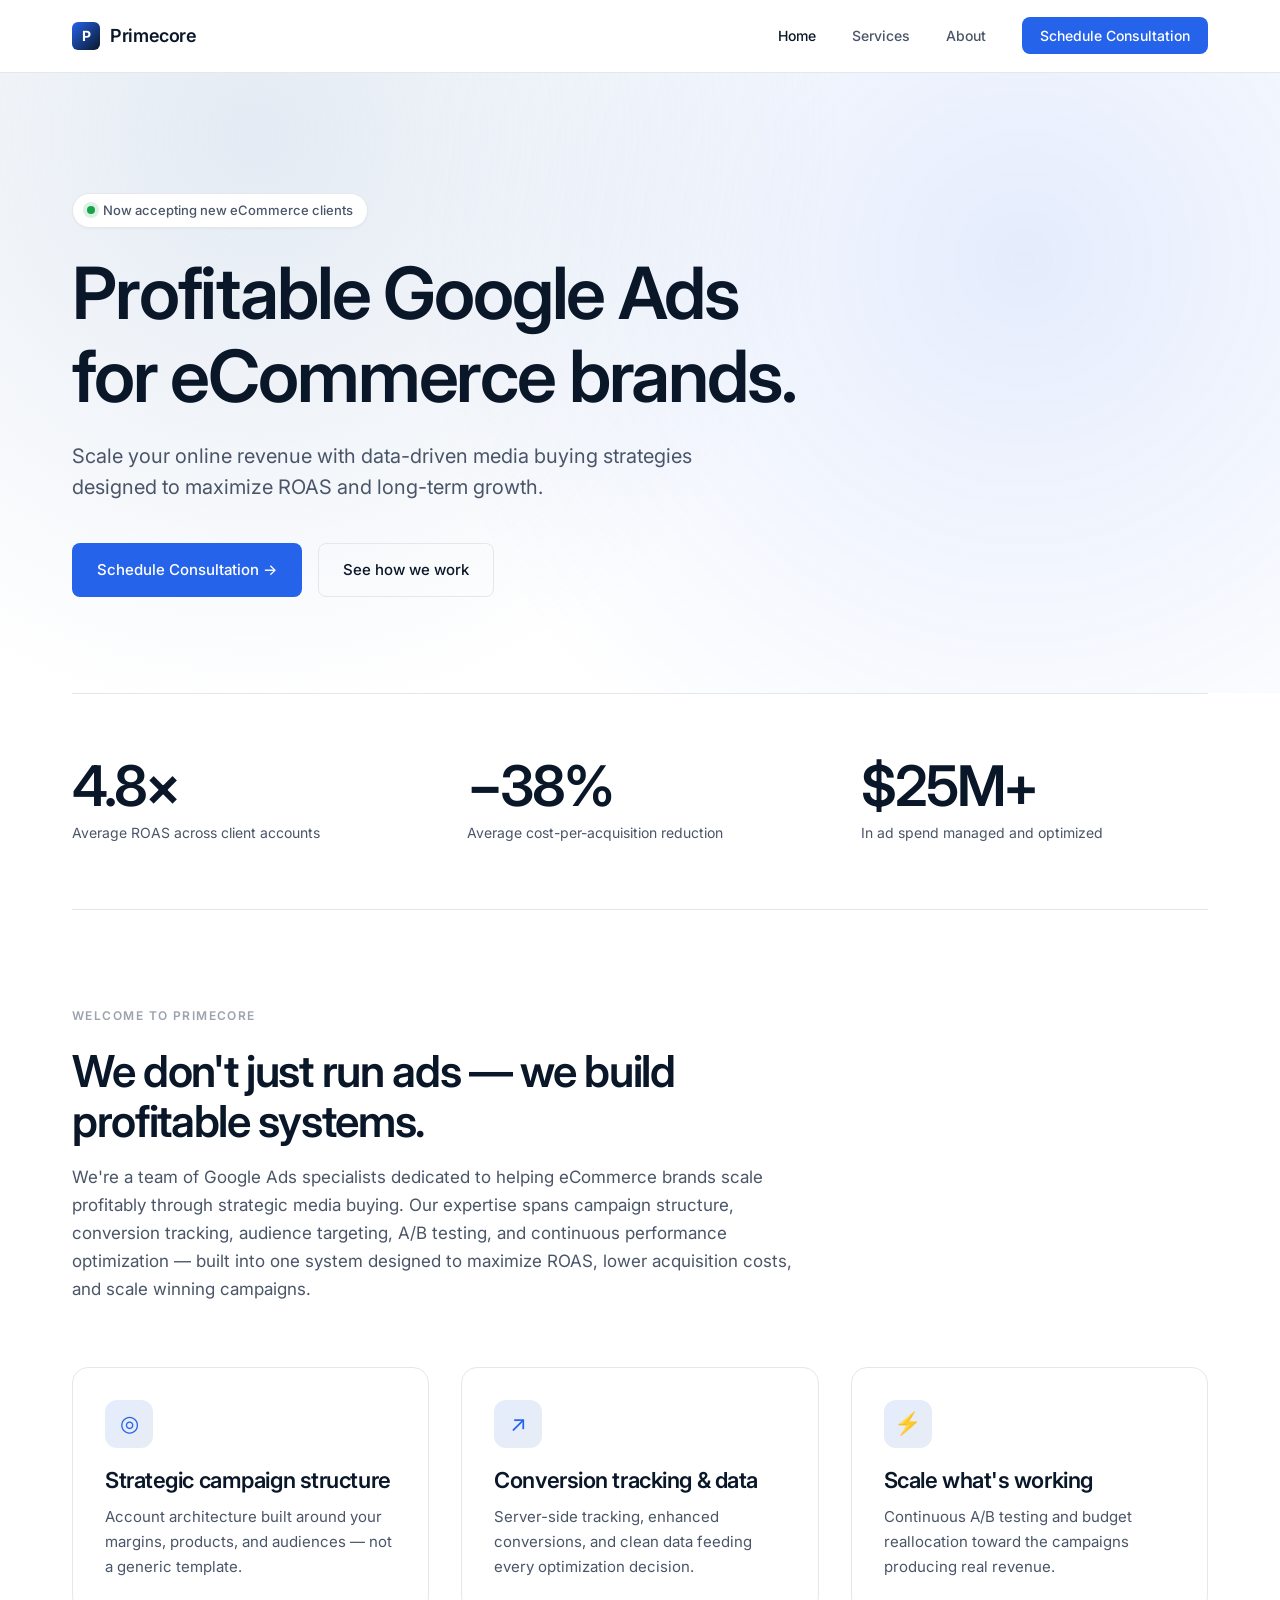
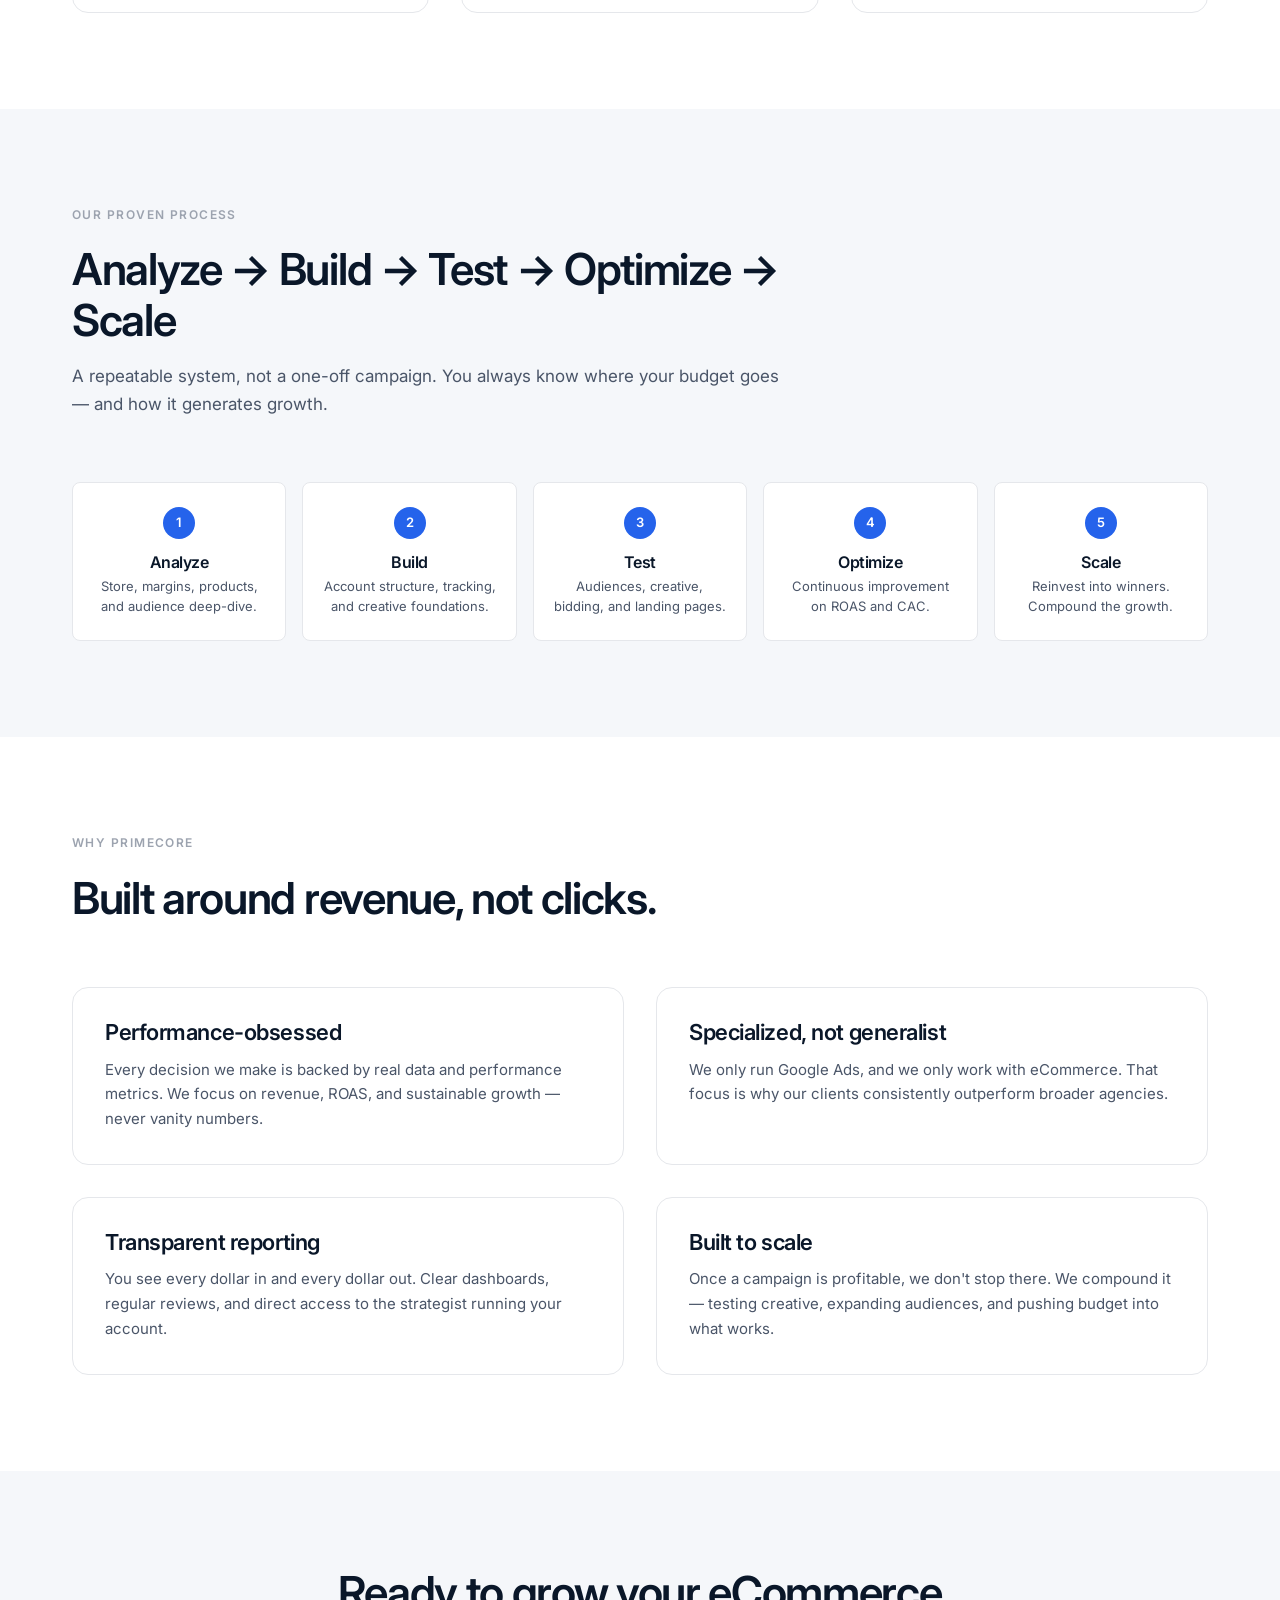
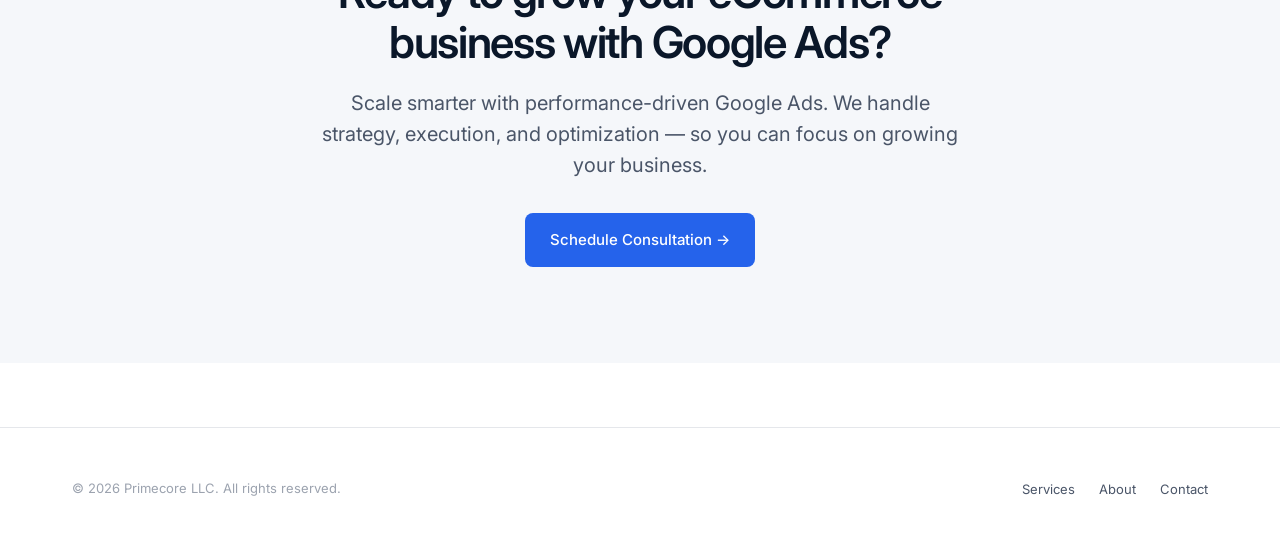
==== index.html @ 5fa2df49 "Initial commit: Primecore LLC Google Ads agency website" ====
<!DOCTYPE html>
<html lang="en">
<head>
  <meta charset="UTF-8">
  <meta name="viewport" content="width=device-width, initial-scale=1.0">
  <title>Primecore LLC — Profitable Google Ads for eCommerce Brands</title>
  <meta name="description" content="Primecore LLC helps eCommerce brands scale profitably with data-driven Google Ads media buying — maximizing ROAS, lowering CAC, and scaling winning campaigns.">
  <meta name="theme-color" content="#2563eb">
  <link rel="preconnect" href="https://fonts.googleapis.com">
  <link rel="preconnect" href="https://fonts.gstatic.com" crossorigin>
  <link href="https://fonts.googleapis.com/css2?family=Inter:wght@400;500;600;700&display=swap" rel="stylesheet">
  <link rel="stylesheet" href="styles.css">
</head>
<body>

  <header class="site-header">
    <nav class="nav">
      <a href="index.html" class="brand">
        <span class="brand-mark">P</span>
        Primecore
      </a>
      <ul class="nav-links">
        <li><a href="index.html" class="active">Home</a></li>
        <li><a href="services.html">Services</a></li>
        <li><a href="about.html">About</a></li>
        <li><a href="contact.html" class="nav-cta">Schedule Consultation</a></li>
      </ul>
    </nav>
  </header>

  <main>
    <!-- Hero -->
    <section class="hero">
      <div class="container">
        <span class="hero-badge"><span class="dot"></span> Now accepting new eCommerce clients</span>
        <h1>Profitable Google Ads<br>for eCommerce brands.</h1>
        <p class="lead">Scale your online revenue with data-driven media buying strategies designed to maximize ROAS and long-term growth.</p>
        <div class="hero-actions">
          <a href="contact.html" class="btn btn-primary">Schedule Consultation →</a>
          <a href="services.html" class="btn btn-secondary">See how we work</a>
        </div>
      </div>
    </section>

    <!-- Stats -->
    <div class="container">
      <div class="stats">
        <div>
          <div class="stat-num">4.8×</div>
          <div class="stat-label">Average ROAS across client accounts</div>
        </div>
        <div>
          <div class="stat-num">−38%</div>
          <div class="stat-label">Average cost-per-acquisition reduction</div>
        </div>
        <div>
          <div class="stat-num">$25M+</div>
          <div class="stat-label">In ad spend managed and optimized</div>
        </div>
      </div>
    </div>

    <!-- Welcome / About preview -->
    <section>
      <div class="container">
        <div class="section-head">
          <p class="eyebrow">Welcome to Primecore</p>
          <h2>We don't just run ads — we build profitable systems.</h2>
          <p>We're a team of Google Ads specialists dedicated to helping eCommerce brands scale profitably through strategic media buying. Our expertise spans campaign structure, conversion tracking, audience targeting, A/B testing, and continuous performance optimization — built into one system designed to maximize ROAS, lower acquisition costs, and scale winning campaigns.</p>
        </div>

        <div class="grid grid-3">
          <div class="card">
            <div class="icon-box">◎</div>
            <h3>Strategic campaign structure</h3>
            <p>Account architecture built around your margins, products, and audiences — not a generic template.</p>
          </div>
          <div class="card">
            <div class="icon-box">↗</div>
            <h3>Conversion tracking &amp; data</h3>
            <p>Server-side tracking, enhanced conversions, and clean data feeding every optimization decision.</p>
          </div>
          <div class="card">
            <div class="icon-box">⚡</div>
            <h3>Scale what's working</h3>
            <p>Continuous A/B testing and budget reallocation toward the campaigns producing real revenue.</p>
          </div>
        </div>
      </div>
    </section>

    <!-- Process -->
    <section class="section-alt">
      <div class="container">
        <div class="section-head">
          <p class="eyebrow">Our proven process</p>
          <h2>Analyze → Build → Test → Optimize → Scale</h2>
          <p>A repeatable system, not a one-off campaign. You always know where your budget goes — and how it generates growth.</p>
        </div>

        <div class="process">
          <div class="process-step">
            <div class="step-num">1</div>
            <h4>Analyze</h4>
            <p>Store, margins, products, and audience deep-dive.</p>
          </div>
          <div class="process-step">
            <div class="step-num">2</div>
            <h4>Build</h4>
            <p>Account structure, tracking, and creative foundations.</p>
          </div>
          <div class="process-step">
            <div class="step-num">3</div>
            <h4>Test</h4>
            <p>Audiences, creative, bidding, and landing pages.</p>
          </div>
          <div class="process-step">
            <div class="step-num">4</div>
            <h4>Optimize</h4>
            <p>Continuous improvement on ROAS and CAC.</p>
          </div>
          <div class="process-step">
            <div class="step-num">5</div>
            <h4>Scale</h4>
            <p>Reinvest into winners. Compound the growth.</p>
          </div>
        </div>
      </div>
    </section>

    <!-- Why us -->
    <section>
      <div class="container">
        <div class="section-head">
          <p class="eyebrow">Why Primecore</p>
          <h2>Built around revenue, not clicks.</h2>
        </div>

        <div class="grid grid-2">
          <div class="card">
            <h3>Performance-obsessed</h3>
            <p>Every decision we make is backed by real data and performance metrics. We focus on revenue, ROAS, and sustainable growth — never vanity numbers.</p>
          </div>
          <div class="card">
            <h3>Specialized, not generalist</h3>
            <p>We only run Google Ads, and we only work with eCommerce. That focus is why our clients consistently outperform broader agencies.</p>
          </div>
          <div class="card">
            <h3>Transparent reporting</h3>
            <p>You see every dollar in and every dollar out. Clear dashboards, regular reviews, and direct access to the strategist running your account.</p>
          </div>
          <div class="card">
            <h3>Built to scale</h3>
            <p>Once a campaign is profitable, we don't stop there. We compound it — testing creative, expanding audiences, and pushing budget into what works.</p>
          </div>
        </div>
      </div>
    </section>

    <!-- CTA -->
    <section class="section-alt">
      <div class="container-narrow" style="text-align:center;">
        <h2 style="margin-bottom: 20px;">Ready to grow your eCommerce business with Google Ads?</h2>
        <p class="lead" style="margin-bottom: 32px;">Scale smarter with performance-driven Google Ads. We handle strategy, execution, and optimization — so you can focus on growing your business.</p>
        <a href="contact.html" class="btn btn-primary">Schedule Consultation →</a>
      </div>
    </section>
  </main>

  <footer class="site-footer">
    <div class="container">
      <div class="footer-inner">
        <small>© 2026 Primecore LLC. All rights reserved.</small>
        <ul class="footer-links">
          <li><a href="services.html">Services</a></li>
          <li><a href="about.html">About</a></li>
          <li><a href="contact.html">Contact</a></li>
        </ul>
      </div>
    </div>
  </footer>

</body>
</html>
---- styles.css ----
/* Primecore LLC - Shared Stylesheet
   Modern minimal design system */

:root {
  --color-bg: #ffffff;
  --color-surface: #f5f7fa;
  --color-ink: #0a1729;
  --color-ink-soft: #4a5568;
  --color-ink-muted: #9ca3af;
  --color-border: #e5e7eb;
  --color-accent: #2563eb;
  --color-accent-hover: #1d4ed8;
  --color-steel: #b0c4de;

  --font-display: "Inter", -apple-system, BlinkMacSystemFont, "Segoe UI", sans-serif;
  --font-body: "Inter", -apple-system, BlinkMacSystemFont, "Segoe UI", sans-serif;

  --radius-sm: 4px;
  --radius-md: 8px;
  --radius-lg: 16px;

  --max-width: 1200px;
  --content-width: 720px;
}

* {
  box-sizing: border-box;
  margin: 0;
  padding: 0;
}

html {
  scroll-behavior: smooth;
}

body {
  font-family: var(--font-body);
  font-size: 16px;
  line-height: 1.6;
  color: var(--color-ink);
  background: var(--color-bg);
  -webkit-font-smoothing: antialiased;
  -moz-osx-font-smoothing: grayscale;
}

a {
  color: inherit;
  text-decoration: none;
  transition: opacity 0.2s ease;
}

a:hover {
  opacity: 0.65;
}

img {
  max-width: 100%;
  display: block;
}

/* Layout */
.container {
  max-width: var(--max-width);
  margin: 0 auto;
  padding: 0 32px;
}

.container-narrow {
  max-width: var(--content-width);
  margin: 0 auto;
  padding: 0 32px;
}

section {
  padding: 96px 0;
}

/* Header / Navigation */
.site-header {
  position: sticky;
  top: 0;
  background: rgba(255, 255, 255, 0.85);
  backdrop-filter: saturate(180%) blur(12px);
  -webkit-backdrop-filter: saturate(180%) blur(12px);
  border-bottom: 1px solid var(--color-border);
  z-index: 100;
}

.nav {
  display: flex;
  align-items: center;
  justify-content: space-between;
  height: 72px;
  max-width: var(--max-width);
  margin: 0 auto;
  padding: 0 32px;
}

.brand {
  font-family: var(--font-display);
  font-size: 18px;
  font-weight: 600;
  letter-spacing: -0.02em;
  display: flex;
  align-items: center;
  gap: 10px;
}

.brand-mark {
  width: 28px;
  height: 28px;
  background: linear-gradient(135deg, var(--color-accent), var(--color-ink));
  border-radius: 6px;
  display: inline-flex;
  align-items: center;
  justify-content: center;
  color: white;
  font-size: 14px;
  font-weight: 700;
}

.nav-links {
  display: flex;
  gap: 36px;
  list-style: none;
  align-items: center;
}

.nav-links a {
  font-size: 14px;
  font-weight: 500;
  color: var(--color-ink-soft);
}

.nav-links a.active {
  color: var(--color-ink);
}

.nav-cta {
  background: var(--color-accent);
  color: white !important;
  padding: 10px 18px;
  border-radius: var(--radius-md);
  font-size: 14px;
  font-weight: 500;
  transition: background 0.2s ease, opacity 0.2s ease;
}

.nav-cta:hover {
  background: var(--color-accent-hover);
  opacity: 1;
}

/* Typography */
h1, h2, h3, h4 {
  font-family: var(--font-display);
  letter-spacing: -0.03em;
  line-height: 1.15;
  color: var(--color-ink);
}

h1 {
  font-size: clamp(40px, 6vw, 72px);
  font-weight: 600;
}

h2 {
  font-size: clamp(28px, 4vw, 44px);
  font-weight: 600;
}

h3 {
  font-size: 22px;
  font-weight: 600;
  letter-spacing: -0.02em;
}

p {
  color: var(--color-ink-soft);
  font-size: 17px;
  line-height: 1.65;
}

p.lead {
  font-size: 20px;
  line-height: 1.55;
  color: var(--color-ink-soft);
}

.eyebrow {
  text-transform: uppercase;
  font-size: 12px;
  font-weight: 600;
  letter-spacing: 0.12em;
  color: var(--color-ink-muted);
  margin-bottom: 20px;
}

/* Hero */
.hero {
  padding: 120px 0 96px;
  background:
    radial-gradient(circle at 20% 10%, rgba(176, 196, 222, 0.35), transparent 50%),
    radial-gradient(circle at 80% 30%, rgba(37, 99, 235, 0.12), transparent 55%),
    linear-gradient(180deg, #ffffff, #ffffff);
  position: relative;
}

.hero-badge {
  display: inline-flex;
  align-items: center;
  gap: 8px;
  padding: 6px 14px;
  background: white;
  border: 1px solid var(--color-border);
  border-radius: 999px;
  font-size: 13px;
  font-weight: 500;
  color: var(--color-ink-soft);
  margin-bottom: 24px;
  box-shadow: 0 1px 2px rgba(10, 23, 41, 0.04);
}

.hero-badge .dot {
  width: 8px;
  height: 8px;
  border-radius: 50%;
  background: #16a34a;
  box-shadow: 0 0 0 4px rgba(22, 163, 74, 0.15);
}

.hero h1 {
  margin-bottom: 24px;
  max-width: 900px;
}

.hero .lead {
  max-width: 640px;
  margin-bottom: 40px;
}

.hero-actions {
  display: flex;
  gap: 16px;
  flex-wrap: wrap;
}

/* Buttons */
.btn {
  display: inline-flex;
  align-items: center;
  gap: 8px;
  padding: 14px 24px;
  border-radius: var(--radius-md);
  font-size: 15px;
  font-weight: 500;
  font-family: var(--font-body);
  cursor: pointer;
  border: 1px solid transparent;
  transition: all 0.2s ease;
}

.btn-primary {
  background: var(--color-accent);
  color: white;
}

.btn-primary:hover {
  background: var(--color-accent-hover);
  opacity: 1;
}

.btn-secondary {
  background: transparent;
  color: var(--color-ink);
  border-color: var(--color-border);
}

.btn-secondary:hover {
  background: var(--color-surface);
  opacity: 1;
}

/* Grids */
.grid {
  display: grid;
  gap: 32px;
}

.grid-3 {
  grid-template-columns: repeat(3, 1fr);
}

.grid-2 {
  grid-template-columns: repeat(2, 1fr);
}

@media (max-width: 860px) {
  .grid-3, .grid-2 {
    grid-template-columns: 1fr;
  }
  section { padding: 64px 0; }
  .hero { padding: 64px 0; }
}

/* Cards */
.card {
  background: var(--color-bg);
  border: 1px solid var(--color-border);
  border-radius: var(--radius-lg);
  padding: 32px;
  transition: border-color 0.2s ease, transform 0.2s ease;
}

.card:hover {
  border-color: var(--color-ink);
}

.card-num {
  display: inline-block;
  font-size: 12px;
  font-weight: 600;
  color: var(--color-ink-muted);
  letter-spacing: 0.1em;
  margin-bottom: 20px;
}

.card h3 {
  margin-bottom: 12px;
}

.card p {
  font-size: 15px;
}

/* Section heading block */
.section-head {
  margin-bottom: 64px;
  max-width: 720px;
}

.section-head h2 {
  margin-bottom: 16px;
}

/* Banded section */
.section-alt {
  background: var(--color-surface);
}

/* Stats */
.stats {
  display: grid;
  grid-template-columns: repeat(3, 1fr);
  gap: 48px;
  padding: 64px 0;
  border-top: 1px solid var(--color-border);
  border-bottom: 1px solid var(--color-border);
}

.stat-num {
  font-family: var(--font-display);
  font-size: 56px;
  font-weight: 600;
  letter-spacing: -0.04em;
  line-height: 1;
  margin-bottom: 8px;
}

.stat-label {
  font-size: 14px;
  color: var(--color-ink-soft);
}

@media (max-width: 720px) {
  .stats { grid-template-columns: 1fr; gap: 32px; }
}

/* Service list (services page) */
.service-row {
  display: grid;
  grid-template-columns: 120px 1fr 1fr;
  gap: 48px;
  padding: 48px 0;
  border-bottom: 1px solid var(--color-border);
  align-items: start;
}

.service-row:last-child {
  border-bottom: none;
}

.service-row .num {
  font-size: 14px;
  font-weight: 600;
  color: var(--color-ink-muted);
  letter-spacing: 0.1em;
}

.service-row h3 {
  margin-bottom: 12px;
}

.service-row ul {
  list-style: none;
  padding: 0;
}

.service-row ul li {
  font-size: 15px;
  color: var(--color-ink-soft);
  padding: 6px 0;
  display: flex;
  align-items: start;
  gap: 10px;
}

.service-row ul li::before {
  content: "—";
  color: var(--color-ink-muted);
  flex-shrink: 0;
}

@media (max-width: 860px) {
  .service-row { grid-template-columns: 1fr; gap: 16px; padding: 32px 0; }
}

/* Form */
.form {
  display: grid;
  gap: 20px;
  max-width: 560px;
}

.form-row {
  display: grid;
  grid-template-columns: 1fr 1fr;
  gap: 20px;
}

.form-field label {
  display: block;
  font-size: 13px;
  font-weight: 500;
  color: var(--color-ink);
  margin-bottom: 8px;
}

.form-field input,
.form-field textarea,
.form-field select {
  width: 100%;
  padding: 12px 14px;
  border: 1px solid var(--color-border);
  border-radius: var(--radius-md);
  font-size: 15px;
  font-family: var(--font-body);
  background: var(--color-bg);
  color: var(--color-ink);
  transition: border-color 0.15s ease;
}

.form-field input:focus,
.form-field textarea:focus,
.form-field select:focus {
  outline: none;
  border-color: var(--color-ink);
}

.form-field textarea {
  resize: vertical;
  min-height: 140px;
}

@media (max-width: 720px) {
  .form-row { grid-template-columns: 1fr; }
}

/* Contact methods */
.contact-info {
  display: grid;
  gap: 28px;
}

.contact-item .label {
  font-size: 12px;
  text-transform: uppercase;
  letter-spacing: 0.1em;
  color: var(--color-ink-muted);
  margin-bottom: 6px;
}

.contact-item .value {
  font-size: 18px;
  color: var(--color-ink);
  font-weight: 500;
}

/* Footer */
.site-footer {
  border-top: 1px solid var(--color-border);
  padding: 48px 0 32px;
  margin-top: 64px;
}

.footer-inner {
  display: flex;
  justify-content: space-between;
  align-items: center;
  flex-wrap: wrap;
  gap: 24px;
}

.footer-inner small {
  color: var(--color-ink-muted);
  font-size: 13px;
}

.footer-links {
  display: flex;
  gap: 24px;
  list-style: none;
}

.footer-links a {
  font-size: 13px;
  color: var(--color-ink-soft);
}

/* Process flow */
.process {
  display: grid;
  grid-template-columns: repeat(5, 1fr);
  gap: 16px;
  margin-top: 48px;
}

.process-step {
  background: white;
  border: 1px solid var(--color-border);
  border-radius: var(--radius-md);
  padding: 24px 20px;
  text-align: center;
  position: relative;
}

.process-step .step-num {
  display: inline-flex;
  align-items: center;
  justify-content: center;
  width: 32px;
  height: 32px;
  background: var(--color-accent);
  color: white;
  border-radius: 50%;
  font-size: 13px;
  font-weight: 600;
  margin-bottom: 14px;
}

.process-step h4 {
  font-family: var(--font-display);
  font-size: 16px;
  font-weight: 600;
  margin-bottom: 6px;
  color: var(--color-ink);
}

.process-step p {
  font-size: 13px;
  line-height: 1.5;
}

@media (max-width: 860px) {
  .process { grid-template-columns: repeat(2, 1fr); }
}

@media (max-width: 480px) {
  .process { grid-template-columns: 1fr; }
}

/* Icon block */
.icon-box {
  width: 48px;
  height: 48px;
  border-radius: 12px;
  background: linear-gradient(135deg, rgba(37, 99, 235, 0.12), rgba(176, 196, 222, 0.3));
  display: inline-flex;
  align-items: center;
  justify-content: center;
  color: var(--color-accent);
  margin-bottom: 20px;
  font-size: 22px;
}

/* Mobile nav (collapse) */
@media (max-width: 640px) {
  .nav-links { gap: 18px; }
  .nav-links a:not(.nav-cta) { display: none; }
  .container, .container-narrow, .nav { padding-left: 20px; padding-right: 20px; }
}
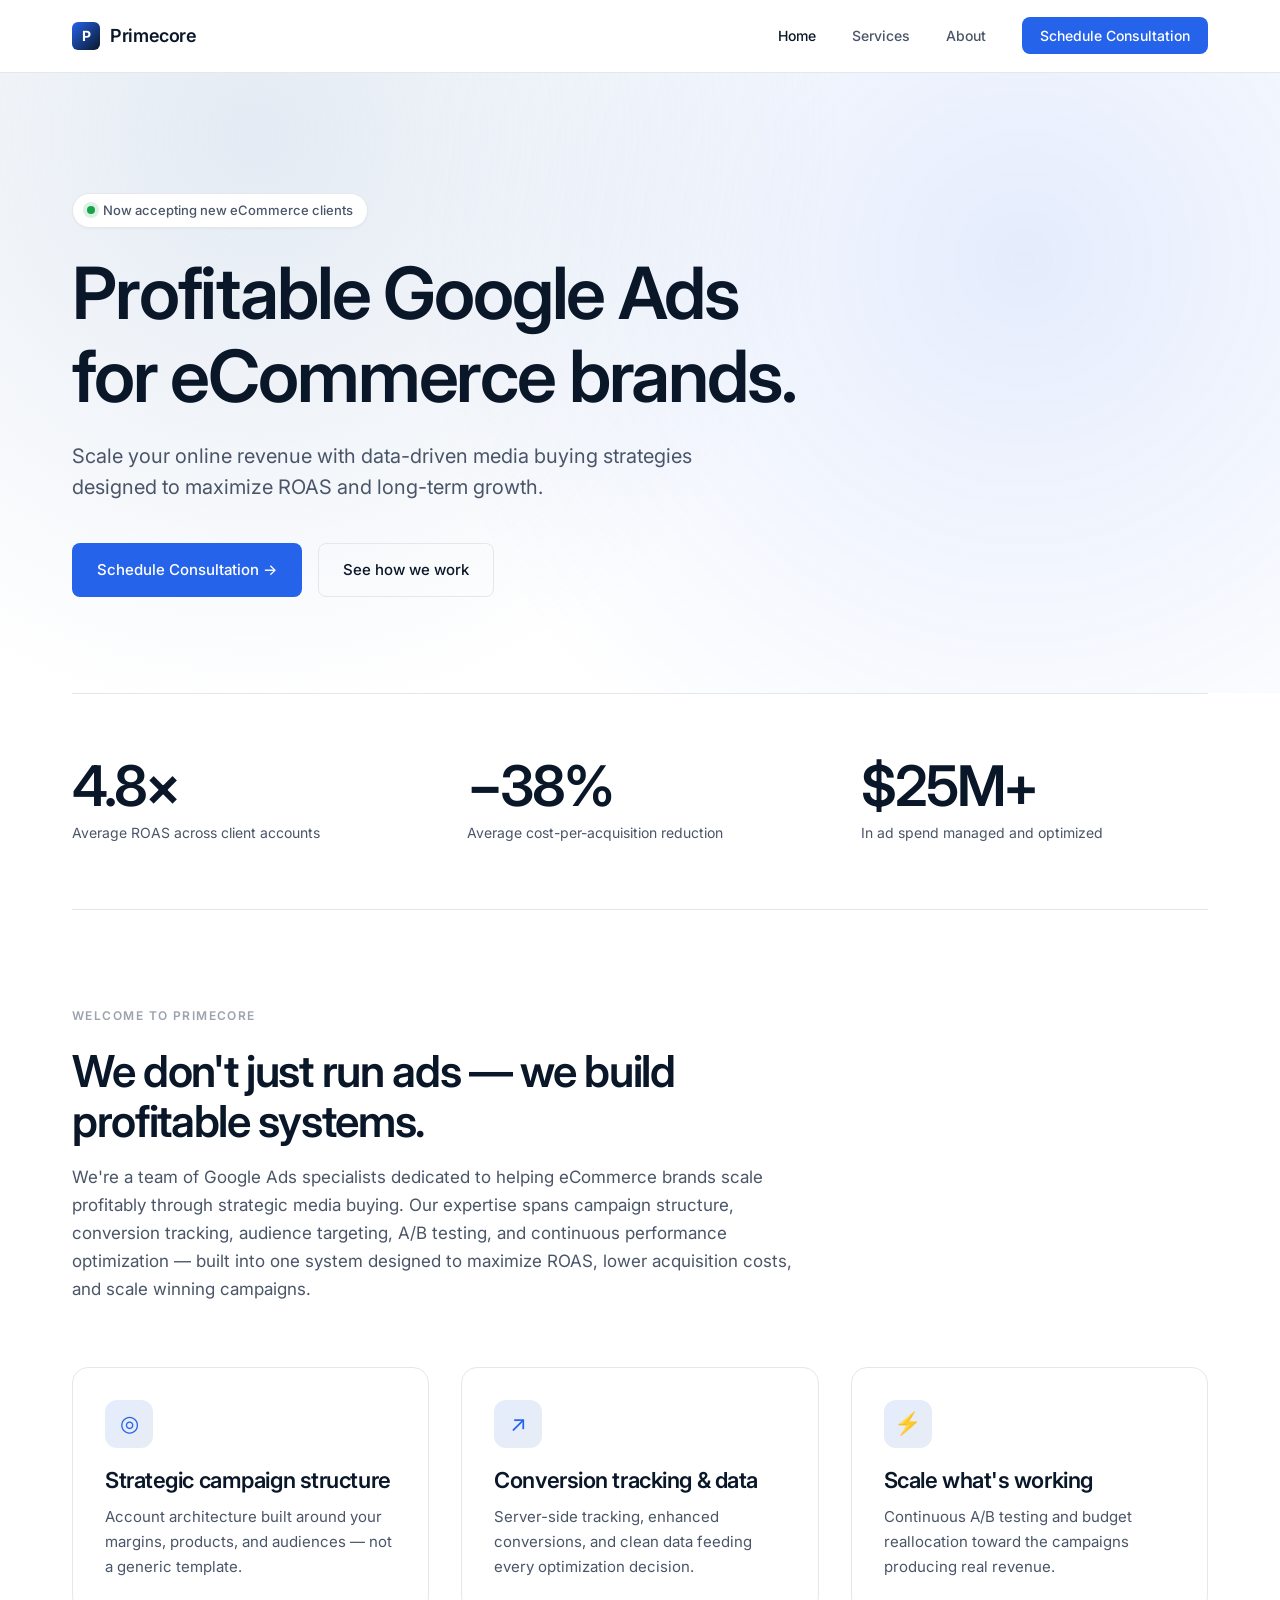
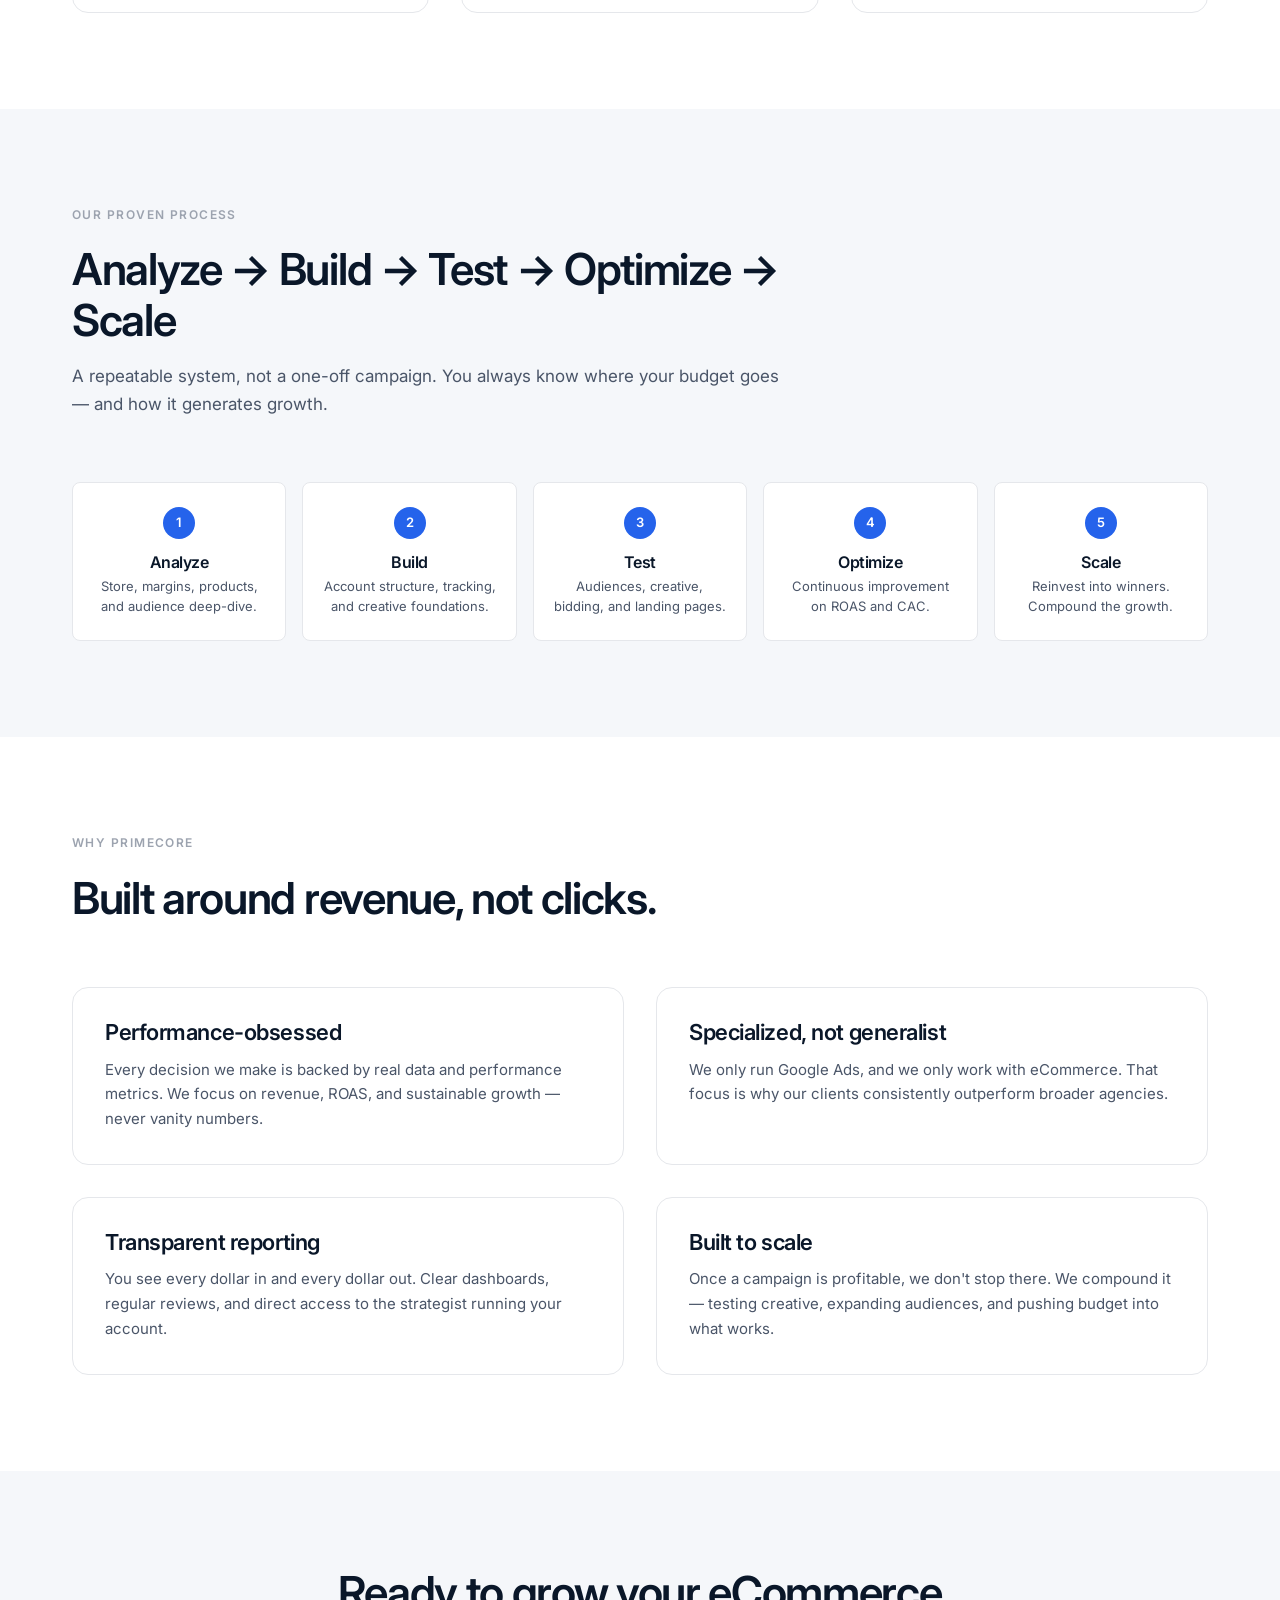
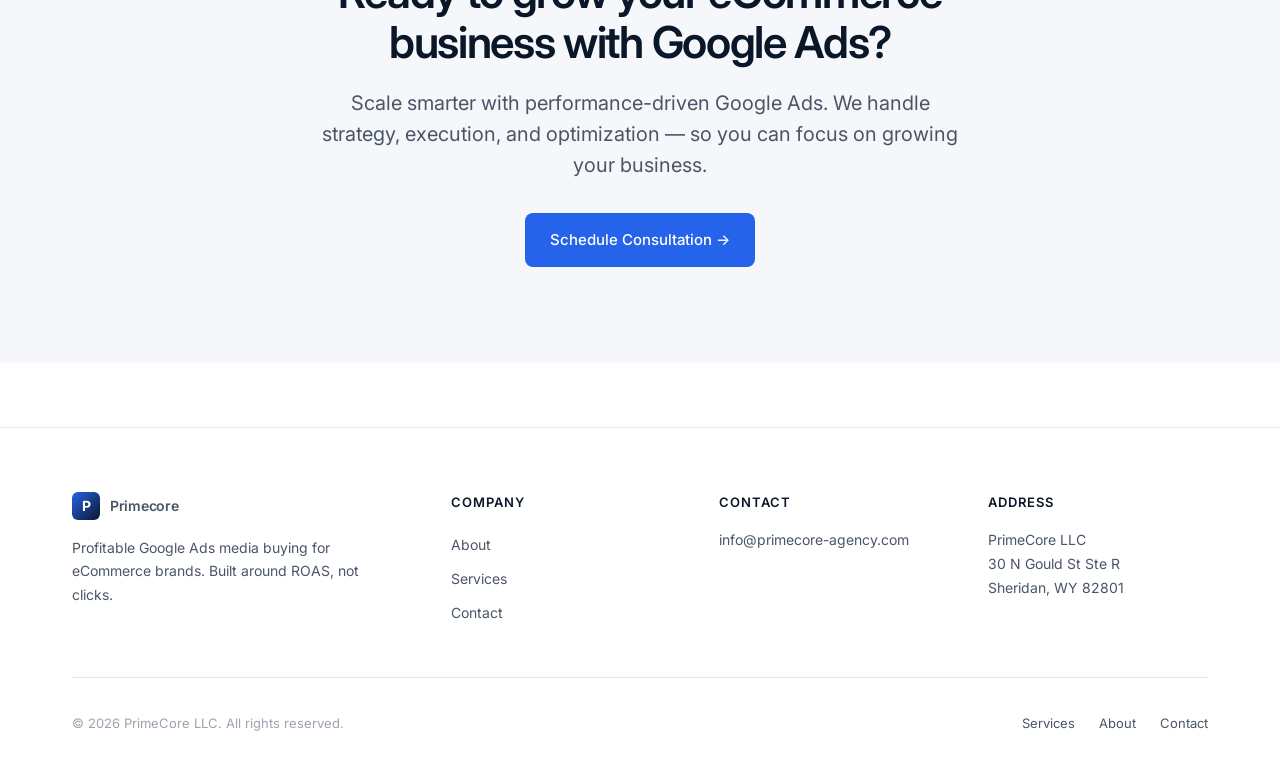
==== commit b1d280f1: "Add company address and email to footer and contact page" ====
--- a/index.html
+++ b/index.html
@@ -169,8 +169,33 @@
 
   <footer class="site-footer">
     <div class="container">
+      <div class="footer-top">
+        <div class="footer-col footer-brand">
+          <a href="index.html" class="brand">
+            <span class="brand-mark">P</span>
+            Primecore
+          </a>
+          <p>Profitable Google Ads media buying for eCommerce brands. Built around ROAS, not clicks.</p>
+        </div>
+        <div class="footer-col">
+          <h5>Company</h5>
+          <ul>
+            <li><a href="about.html">About</a></li>
+            <li><a href="services.html">Services</a></li>
+            <li><a href="contact.html">Contact</a></li>
+          </ul>
+        </div>
+        <div class="footer-col">
+          <h5>Contact</h5>
+          <p><a href="mailto:info@primecore-agency.com">info@primecore-agency.com</a></p>
+        </div>
+        <div class="footer-col">
+          <h5>Address</h5>
+          <p>PrimeCore LLC<br>30 N Gould St Ste R<br>Sheridan, WY 82801</p>
+        </div>
+      </div>
       <div class="footer-inner">
-        <small>© 2026 Primecore LLC. All rights reserved.</small>
+        <small>© 2026 PrimeCore LLC. All rights reserved.</small>
         <ul class="footer-links">
           <li><a href="services.html">Services</a></li>
           <li><a href="about.html">About</a></li>
--- a/styles.css
+++ b/styles.css
@@ -499,8 +499,50 @@
 /* Footer */
 .site-footer {
   border-top: 1px solid var(--color-border);
-  padding: 48px 0 32px;
+  padding: 64px 0 32px;
   margin-top: 64px;
+}
+
+.footer-top {
+  display: grid;
+  grid-template-columns: 1.5fr 1fr 1fr 1fr;
+  gap: 48px;
+  padding-bottom: 48px;
+  border-bottom: 1px solid var(--color-border);
+}
+
+.footer-col h5 {
+  font-family: var(--font-display);
+  font-size: 13px;
+  font-weight: 600;
+  text-transform: uppercase;
+  letter-spacing: 0.08em;
+  color: var(--color-ink);
+  margin-bottom: 16px;
+}
+
+.footer-col p,
+.footer-col a {
+  font-size: 14px;
+  color: var(--color-ink-soft);
+  line-height: 1.7;
+}
+
+.footer-col ul {
+  list-style: none;
+  padding: 0;
+}
+
+.footer-col ul li {
+  padding: 4px 0;
+}
+
+.footer-brand .brand {
+  margin-bottom: 16px;
+}
+
+.footer-brand p {
+  max-width: 320px;
 }
 
 .footer-inner {
@@ -509,6 +551,7 @@
   align-items: center;
   flex-wrap: wrap;
   gap: 24px;
+  padding-top: 32px;
 }
 
 .footer-inner small {
@@ -525,6 +568,14 @@
 .footer-links a {
   font-size: 13px;
   color: var(--color-ink-soft);
+}
+
+@media (max-width: 860px) {
+  .footer-top { grid-template-columns: 1fr 1fr; gap: 32px; }
+}
+
+@media (max-width: 480px) {
+  .footer-top { grid-template-columns: 1fr; }
 }
 
 /* Process flow */
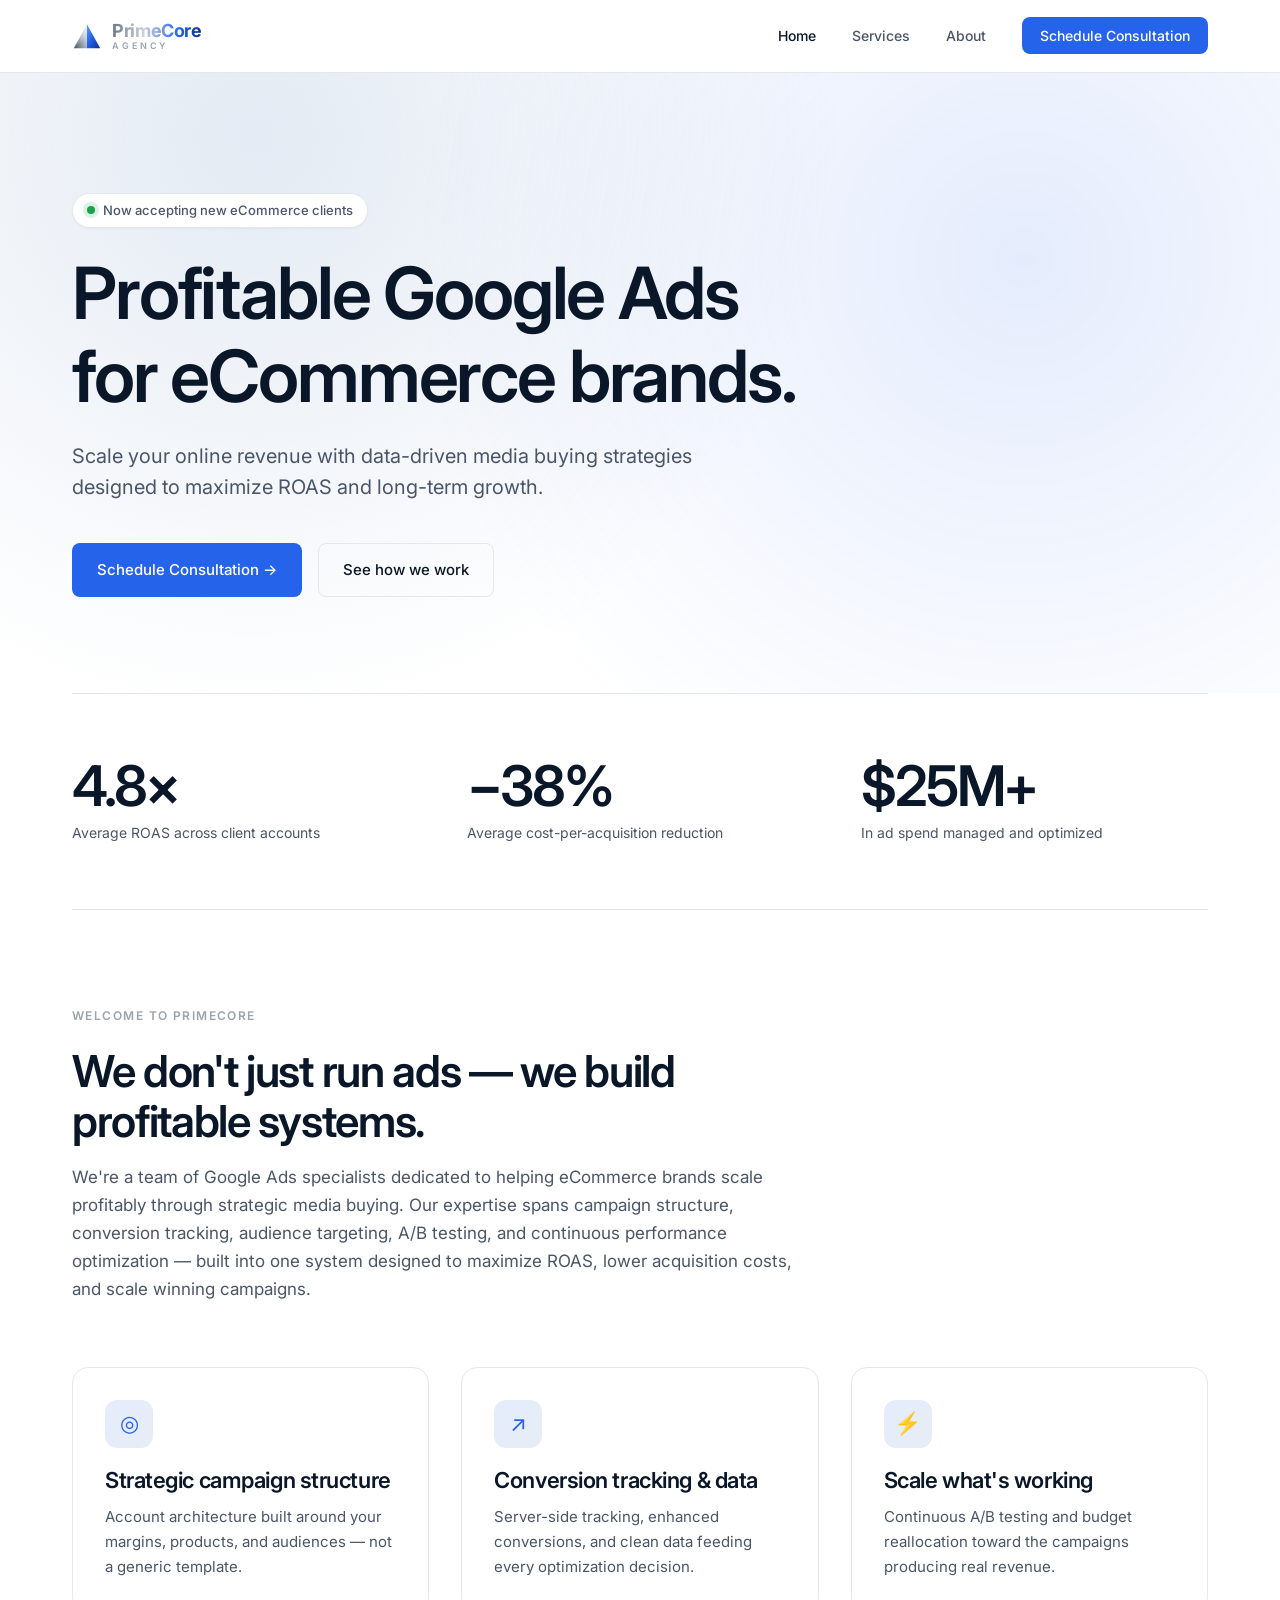
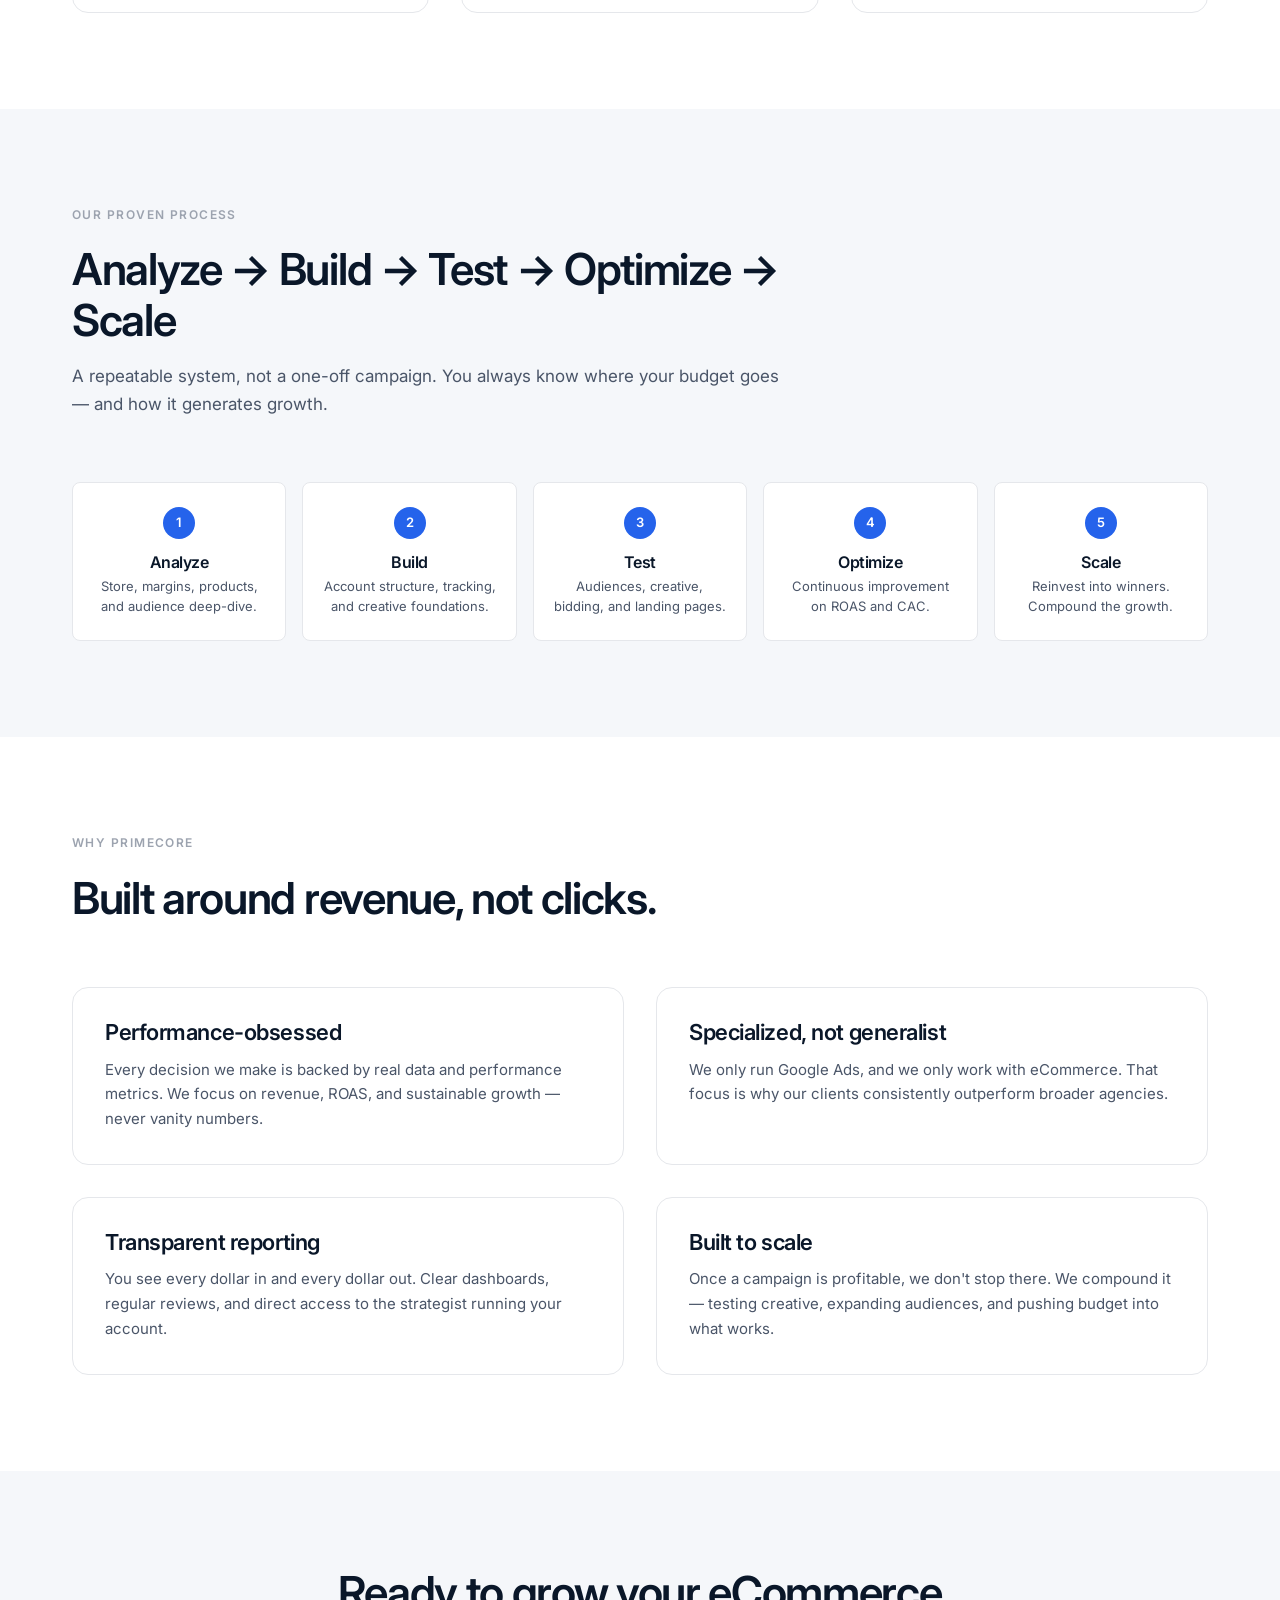
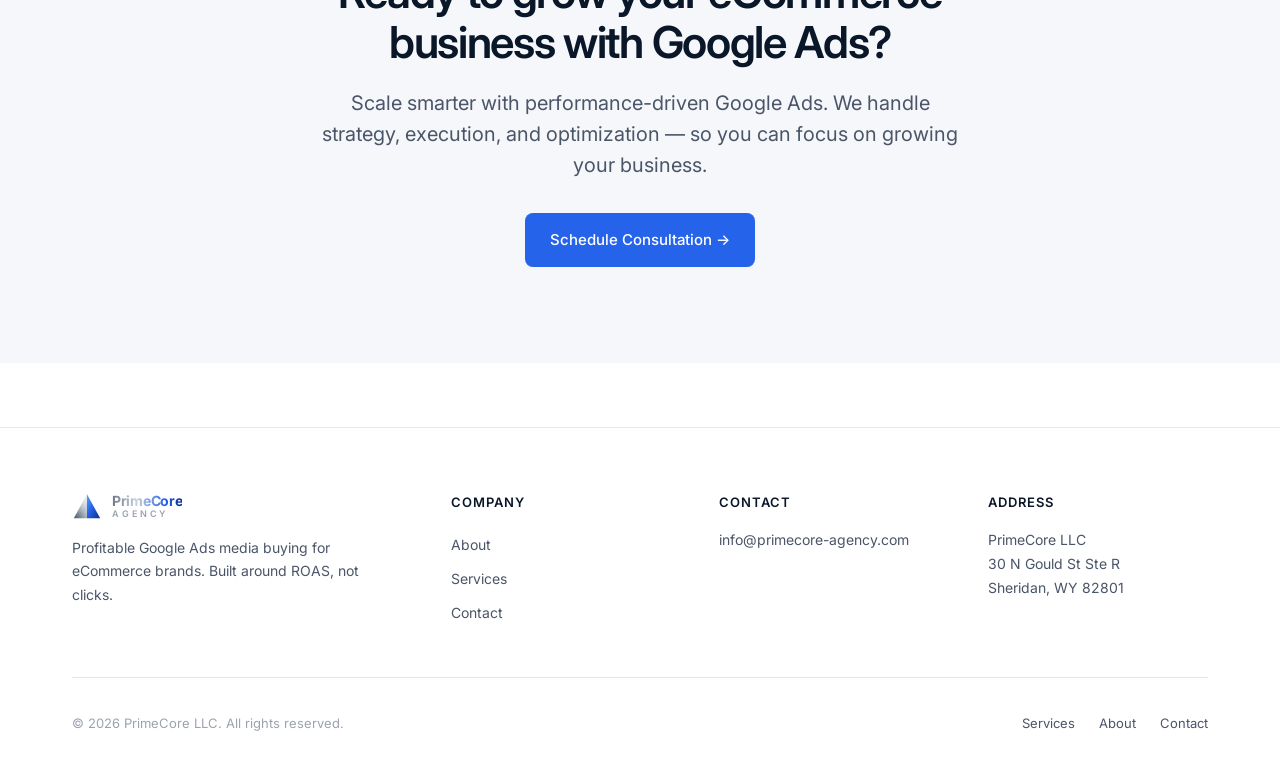
==== commit 6d286abb: "Add SVG logo mark and gradient PrimeCore Agency wordmark" ====
--- a/index.html
+++ b/index.html
@@ -16,8 +16,11 @@
   <header class="site-header">
     <nav class="nav">
       <a href="index.html" class="brand">
-        <span class="brand-mark">P</span>
-        Primecore
+        <span class="brand-mark"><img src="logo-mark.svg" alt="PrimeCore"></span>
+        <span class="brand-stack">
+          <span class="brand-text">PrimeCore</span>
+          <span class="brand-text-sub">Agency</span>
+        </span>
       </a>
       <ul class="nav-links">
         <li><a href="index.html" class="active">Home</a></li>
@@ -172,8 +175,11 @@
       <div class="footer-top">
         <div class="footer-col footer-brand">
           <a href="index.html" class="brand">
-            <span class="brand-mark">P</span>
-            Primecore
+            <span class="brand-mark"><img src="logo-mark.svg" alt="PrimeCore"></span>
+            <span class="brand-stack">
+              <span class="brand-text">PrimeCore</span>
+              <span class="brand-text-sub">Agency</span>
+            </span>
           </a>
           <p>Profitable Google Ads media buying for eCommerce brands. Built around ROAS, not clicks.</p>
         </div>
--- a/styles.css
+++ b/styles.css
@@ -99,24 +99,49 @@
 .brand {
   font-family: var(--font-display);
   font-size: 18px;
-  font-weight: 600;
+  font-weight: 700;
   letter-spacing: -0.02em;
-  display: flex;
+  display: inline-flex;
   align-items: center;
   gap: 10px;
 }
 
 .brand-mark {
-  width: 28px;
+  width: 30px;
   height: 28px;
-  background: linear-gradient(135deg, var(--color-accent), var(--color-ink));
-  border-radius: 6px;
+  display: inline-block;
+  flex-shrink: 0;
+}
+
+.brand-mark img,
+.brand-mark svg {
+  width: 100%;
+  height: 100%;
+  display: block;
+}
+
+.brand-text {
+  background: linear-gradient(90deg, #6e7886 0%, #c8d0da 35%, #2563eb 75%, #0a2d8a 100%);
+  -webkit-background-clip: text;
+  background-clip: text;
+  -webkit-text-fill-color: transparent;
+  color: transparent;
+}
+
+.brand-text-sub {
+  font-size: 9px;
+  letter-spacing: 0.32em;
+  text-transform: uppercase;
+  color: var(--color-ink-muted);
+  font-weight: 600;
+  display: block;
+  margin-top: 1px;
+}
+
+.brand-stack {
   display: inline-flex;
-  align-items: center;
-  justify-content: center;
-  color: white;
-  font-size: 14px;
-  font-weight: 700;
+  flex-direction: column;
+  line-height: 1;
 }
 
 .nav-links {
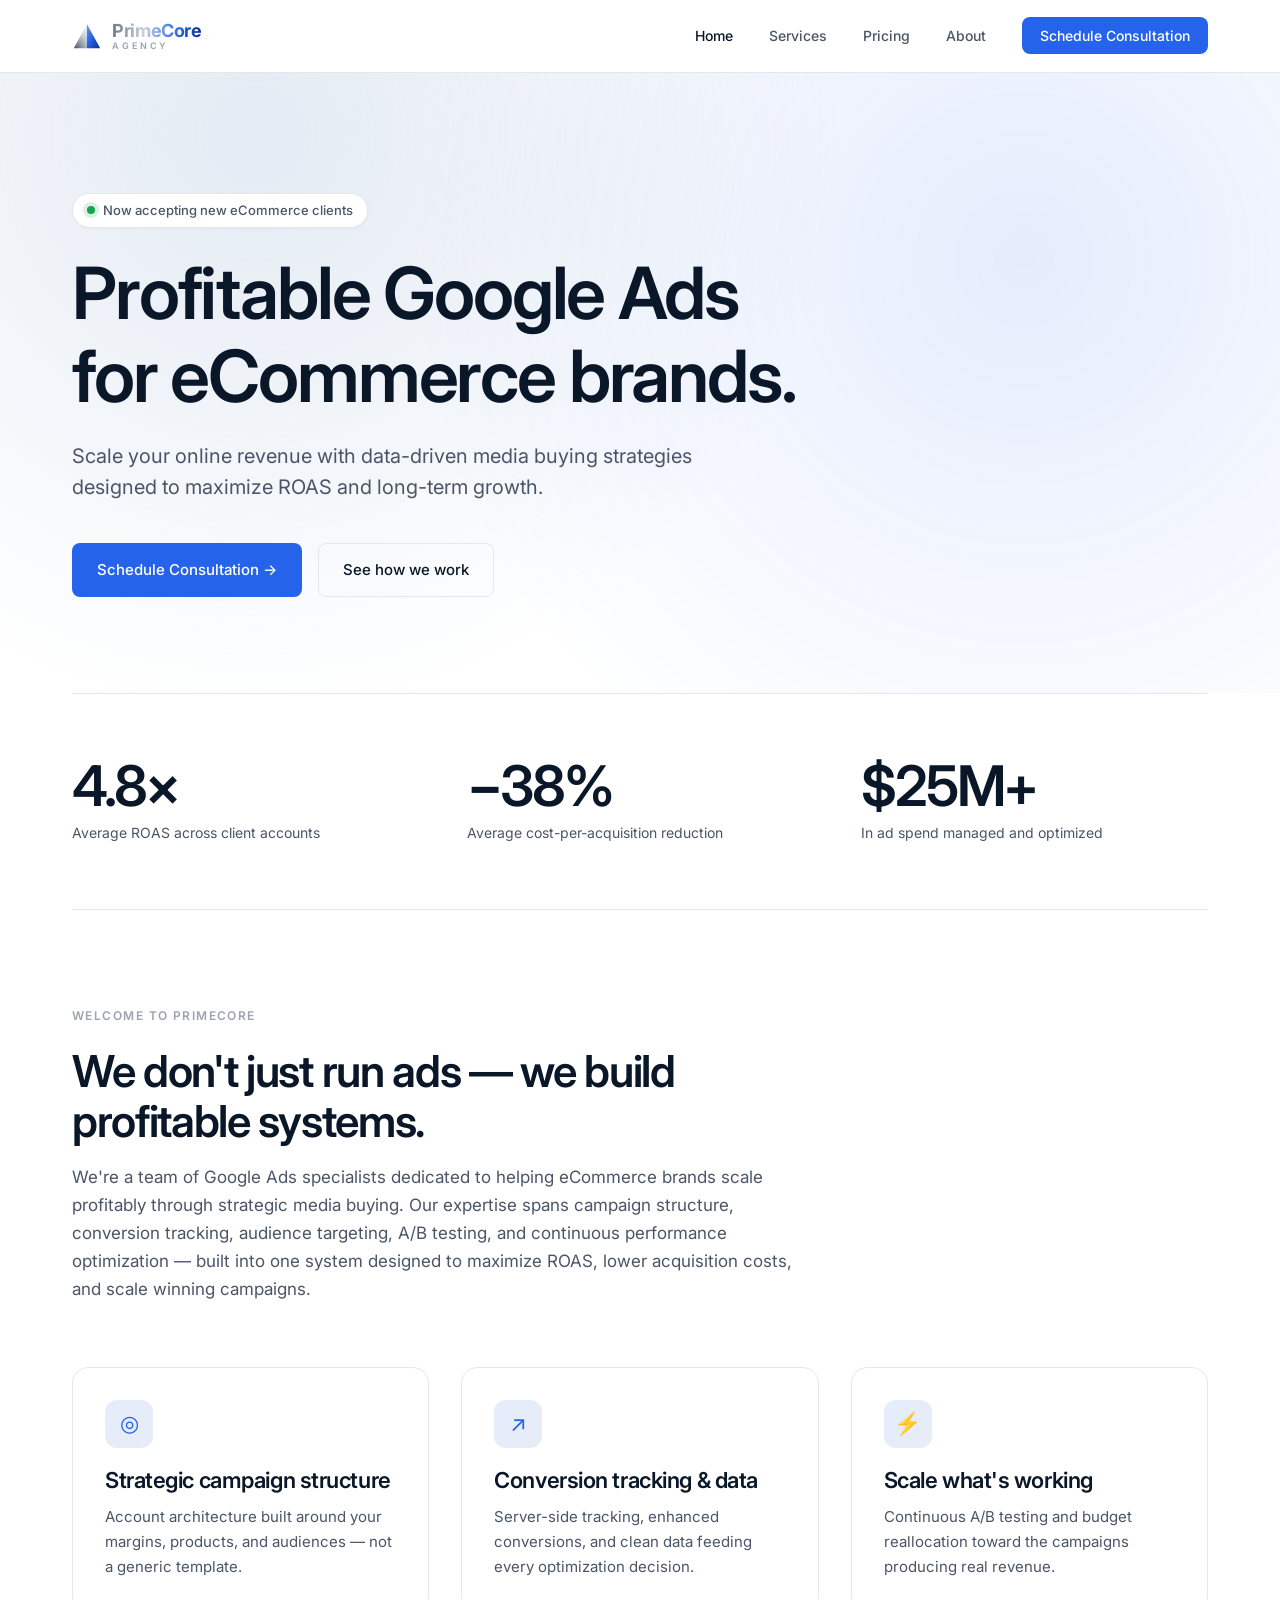
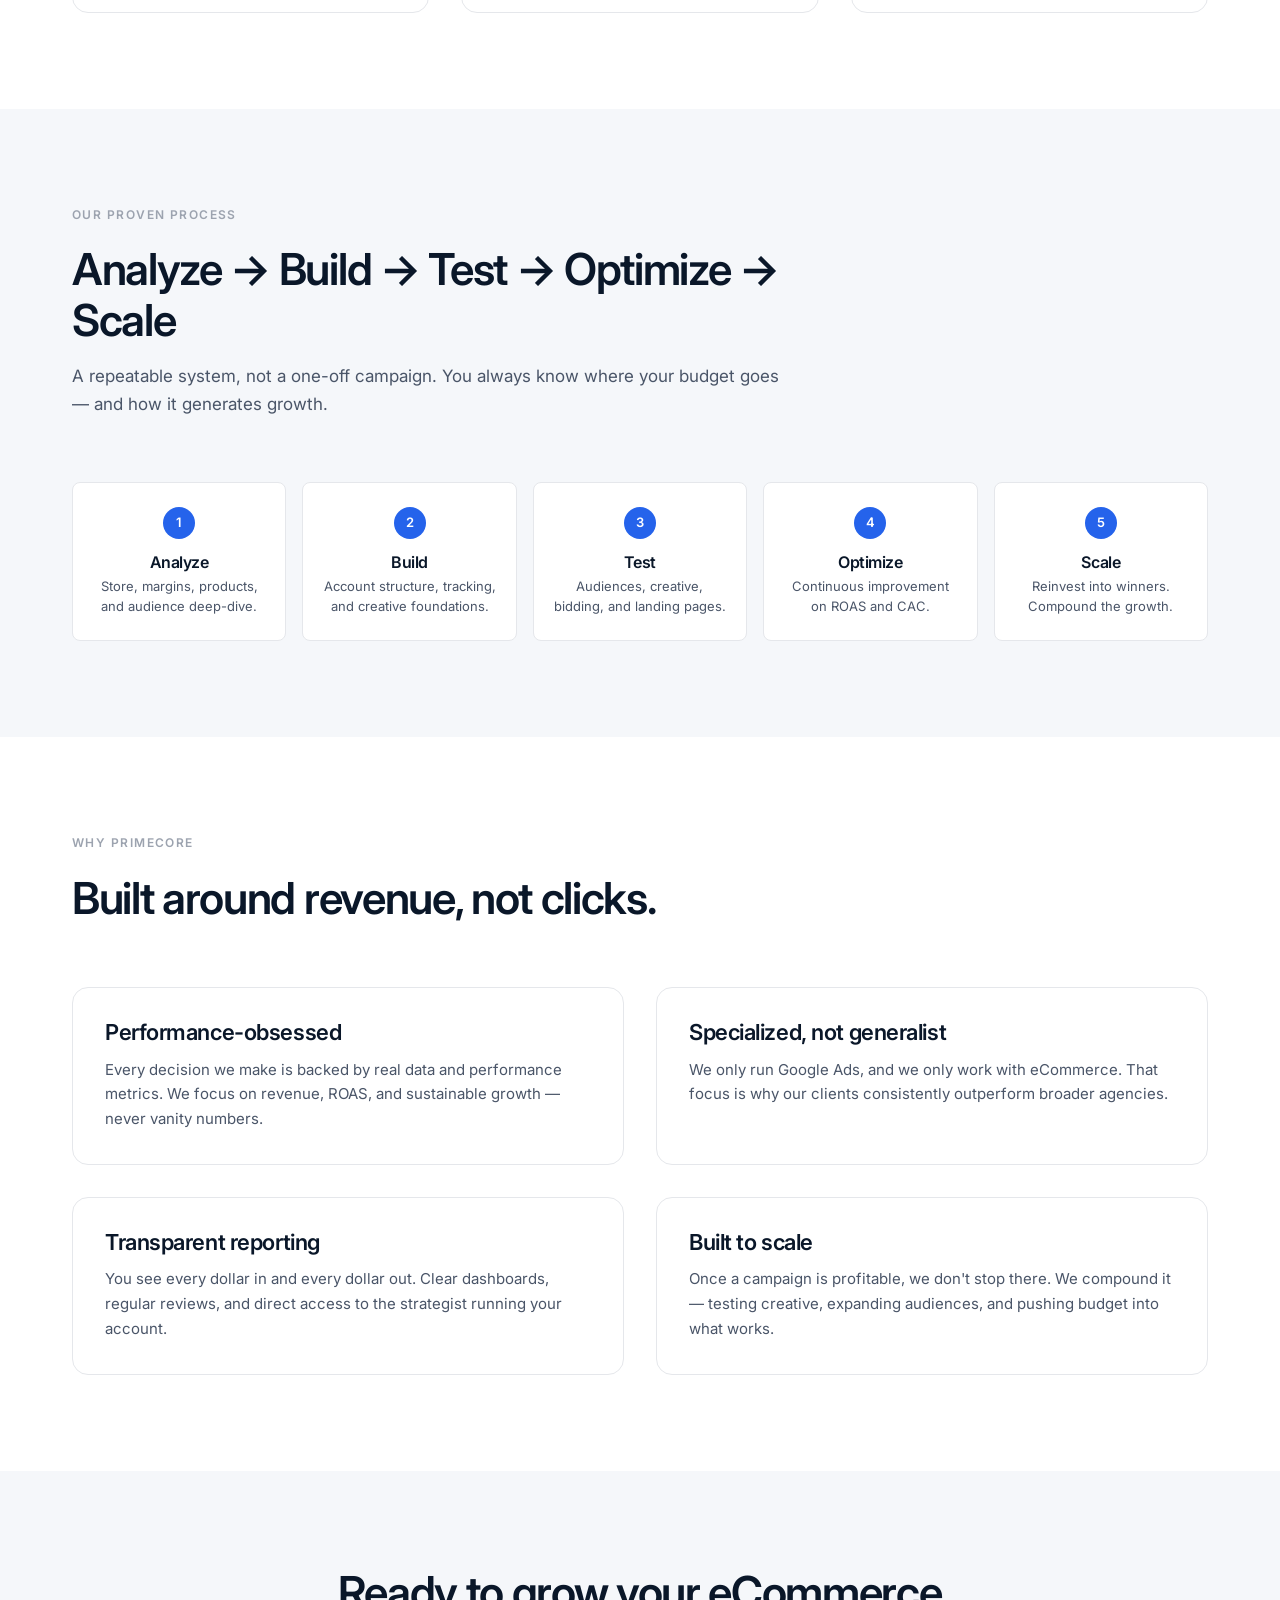
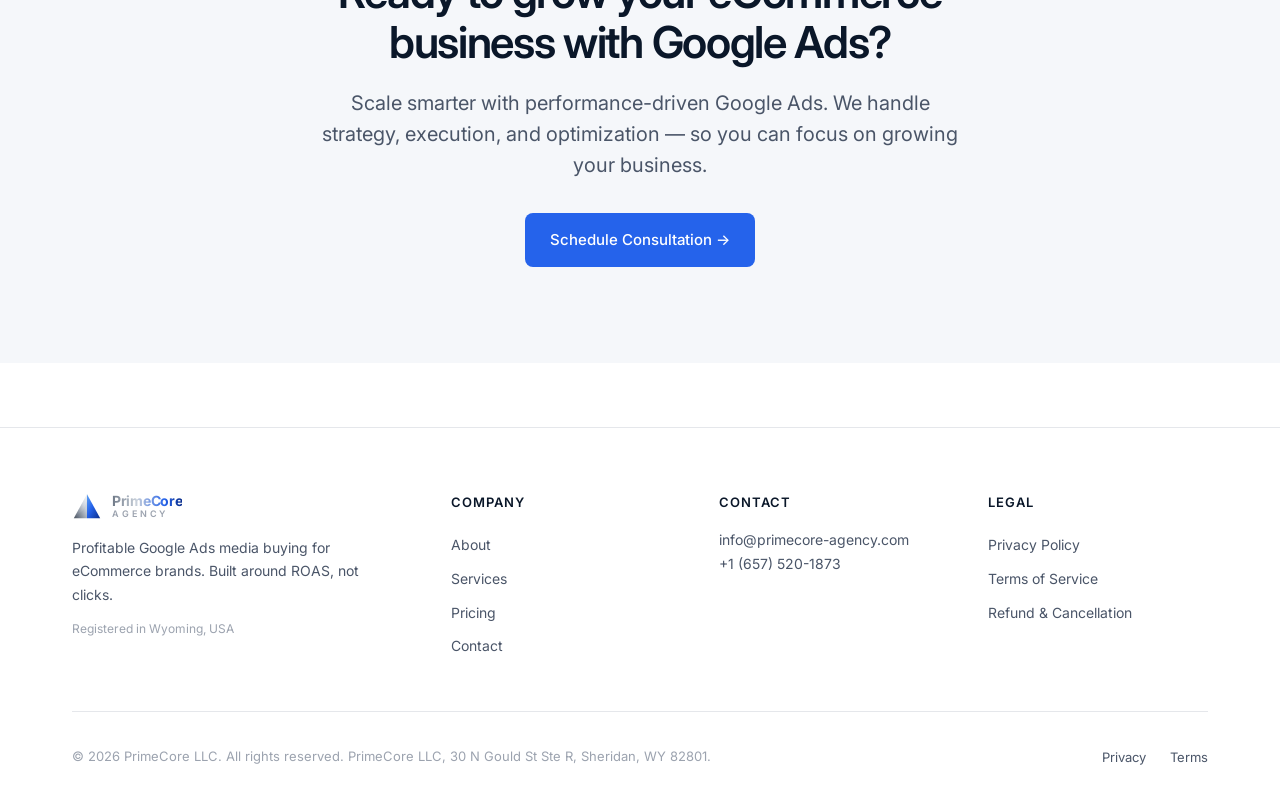
==== commit e976e805: "Add privacy, terms, refund, pricing pages; founder section; phone; Wyoming registration" ====
--- a/index.html
+++ b/index.html
@@ -25,6 +25,7 @@
       <ul class="nav-links">
         <li><a href="index.html" class="active">Home</a></li>
         <li><a href="services.html">Services</a></li>
+        <li><a href="pricing.html">Pricing</a></li>
         <li><a href="about.html">About</a></li>
         <li><a href="contact.html" class="nav-cta">Schedule Consultation</a></li>
       </ul>
@@ -182,30 +183,36 @@
             </span>
           </a>
           <p>Profitable Google Ads media buying for eCommerce brands. Built around ROAS, not clicks.</p>
+          <p style="font-size: 12px; color: var(--color-ink-muted); margin-top: 12px;">Registered in Wyoming, USA</p>
         </div>
         <div class="footer-col">
           <h5>Company</h5>
           <ul>
             <li><a href="about.html">About</a></li>
             <li><a href="services.html">Services</a></li>
+            <li><a href="pricing.html">Pricing</a></li>
             <li><a href="contact.html">Contact</a></li>
           </ul>
         </div>
         <div class="footer-col">
           <h5>Contact</h5>
           <p><a href="mailto:info@primecore-agency.com">info@primecore-agency.com</a></p>
+          <p><a href="tel:+16575201873">+1 (657) 520-1873</a></p>
         </div>
         <div class="footer-col">
-          <h5>Address</h5>
-          <p>PrimeCore LLC<br>30 N Gould St Ste R<br>Sheridan, WY 82801</p>
+          <h5>Legal</h5>
+          <ul>
+            <li><a href="privacy.html">Privacy Policy</a></li>
+            <li><a href="terms.html">Terms of Service</a></li>
+            <li><a href="refund.html">Refund &amp; Cancellation</a></li>
+          </ul>
         </div>
       </div>
       <div class="footer-inner">
-        <small>© 2026 PrimeCore LLC. All rights reserved.</small>
+        <small>© 2026 PrimeCore LLC. All rights reserved. PrimeCore LLC, 30 N Gould St Ste R, Sheridan, WY 82801.</small>
         <ul class="footer-links">
-          <li><a href="services.html">Services</a></li>
-          <li><a href="about.html">About</a></li>
-          <li><a href="contact.html">Contact</a></li>
+          <li><a href="privacy.html">Privacy</a></li>
+          <li><a href="terms.html">Terms</a></li>
         </ul>
       </div>
     </div>
--- a/styles.css
+++ b/styles.css
@@ -669,6 +669,246 @@
   font-size: 22px;
 }
 
+/* Pricing tiers */
+.pricing {
+  display: grid;
+  grid-template-columns: repeat(3, 1fr);
+  gap: 24px;
+  margin-top: 48px;
+}
+
+.tier {
+  background: white;
+  border: 1px solid var(--color-border);
+  border-radius: var(--radius-lg);
+  padding: 36px 32px;
+  display: flex;
+  flex-direction: column;
+  position: relative;
+  transition: border-color 0.2s ease, transform 0.2s ease, box-shadow 0.2s ease;
+}
+
+.tier:hover {
+  border-color: var(--color-accent);
+  transform: translateY(-2px);
+  box-shadow: 0 12px 32px rgba(10, 23, 41, 0.06);
+}
+
+.tier.featured {
+  border-color: var(--color-accent);
+  border-width: 2px;
+  background: linear-gradient(180deg, rgba(37, 99, 235, 0.03), white 60%);
+}
+
+.tier-badge {
+  position: absolute;
+  top: -12px;
+  left: 32px;
+  background: var(--color-accent);
+  color: white;
+  font-size: 11px;
+  font-weight: 600;
+  text-transform: uppercase;
+  letter-spacing: 0.08em;
+  padding: 4px 12px;
+  border-radius: 999px;
+}
+
+.tier h3 {
+  margin-bottom: 8px;
+}
+
+.tier-tagline {
+  font-size: 14px;
+  color: var(--color-ink-soft);
+  margin-bottom: 24px;
+}
+
+.tier-price {
+  font-family: var(--font-display);
+  font-size: 44px;
+  font-weight: 600;
+  letter-spacing: -0.03em;
+  color: var(--color-ink);
+  line-height: 1;
+  margin-bottom: 4px;
+}
+
+.tier-price .per {
+  font-size: 15px;
+  font-weight: 500;
+  color: var(--color-ink-soft);
+  letter-spacing: 0;
+}
+
+.tier-meta {
+  font-size: 13px;
+  color: var(--color-ink-muted);
+  margin-bottom: 28px;
+  padding-bottom: 24px;
+  border-bottom: 1px solid var(--color-border);
+}
+
+.tier-features {
+  list-style: none;
+  padding: 0;
+  margin: 0 0 32px;
+  flex: 1;
+}
+
+.tier-features li {
+  font-size: 14px;
+  color: var(--color-ink-soft);
+  padding: 8px 0;
+  padding-left: 26px;
+  position: relative;
+  line-height: 1.5;
+}
+
+.tier-features li::before {
+  content: "✓";
+  position: absolute;
+  left: 0;
+  top: 8px;
+  color: var(--color-accent);
+  font-weight: 700;
+}
+
+.tier .btn {
+  width: 100%;
+  justify-content: center;
+}
+
+@media (max-width: 860px) {
+  .pricing { grid-template-columns: 1fr; }
+}
+
+/* Founder / team card */
+.founder-card {
+  display: grid;
+  grid-template-columns: 140px 1fr;
+  gap: 32px;
+  align-items: start;
+  padding: 32px;
+  background: white;
+  border: 1px solid var(--color-border);
+  border-radius: var(--radius-lg);
+  max-width: 720px;
+}
+
+.founder-avatar {
+  width: 140px;
+  height: 140px;
+  border-radius: 50%;
+  background: linear-gradient(135deg, #e8ecf1, #b8c1cc 50%, #2563eb);
+  display: flex;
+  align-items: center;
+  justify-content: center;
+  font-family: var(--font-display);
+  font-size: 44px;
+  font-weight: 600;
+  color: white;
+  letter-spacing: -0.02em;
+  text-shadow: 0 1px 2px rgba(0, 0, 0, 0.15);
+}
+
+.founder-info h3 {
+  margin-bottom: 4px;
+}
+
+.founder-role {
+  font-size: 14px;
+  color: var(--color-accent);
+  font-weight: 500;
+  margin-bottom: 14px;
+  text-transform: uppercase;
+  letter-spacing: 0.08em;
+}
+
+.founder-info p {
+  font-size: 15px;
+  margin-bottom: 12px;
+}
+
+@media (max-width: 640px) {
+  .founder-card {
+    grid-template-columns: 1fr;
+    text-align: center;
+  }
+  .founder-avatar {
+    margin: 0 auto;
+  }
+}
+
+/* Legal pages — long-form prose */
+.legal-page {
+  padding: 64px 0 96px;
+}
+
+.legal-page h2 {
+  font-size: 22px;
+  margin-top: 48px;
+  margin-bottom: 12px;
+  color: var(--color-ink);
+}
+
+.legal-page h3 {
+  font-size: 17px;
+  margin-top: 28px;
+  margin-bottom: 10px;
+  color: var(--color-ink);
+}
+
+.legal-page p,
+.legal-page li {
+  font-size: 16px;
+  line-height: 1.7;
+  color: var(--color-ink-soft);
+  margin-bottom: 12px;
+}
+
+.legal-page ul {
+  margin-left: 22px;
+  margin-bottom: 18px;
+}
+
+.legal-page ul li {
+  margin-bottom: 6px;
+}
+
+.legal-page .last-updated {
+  font-size: 13px;
+  color: var(--color-ink-muted);
+  font-style: italic;
+  margin-bottom: 32px;
+}
+
+/* Trust badges in footer */
+.trust-badges {
+  display: flex;
+  gap: 16px;
+  margin-top: 16px;
+  flex-wrap: wrap;
+}
+
+.trust-badge {
+  display: inline-flex;
+  align-items: center;
+  gap: 6px;
+  padding: 6px 12px;
+  background: var(--color-surface);
+  border: 1px solid var(--color-border);
+  border-radius: 999px;
+  font-size: 12px;
+  color: var(--color-ink-soft);
+  font-weight: 500;
+}
+
+.trust-badge svg {
+  width: 12px;
+  height: 12px;
+}
+
 /* Mobile nav (collapse) */
 @media (max-width: 640px) {
   .nav-links { gap: 18px; }
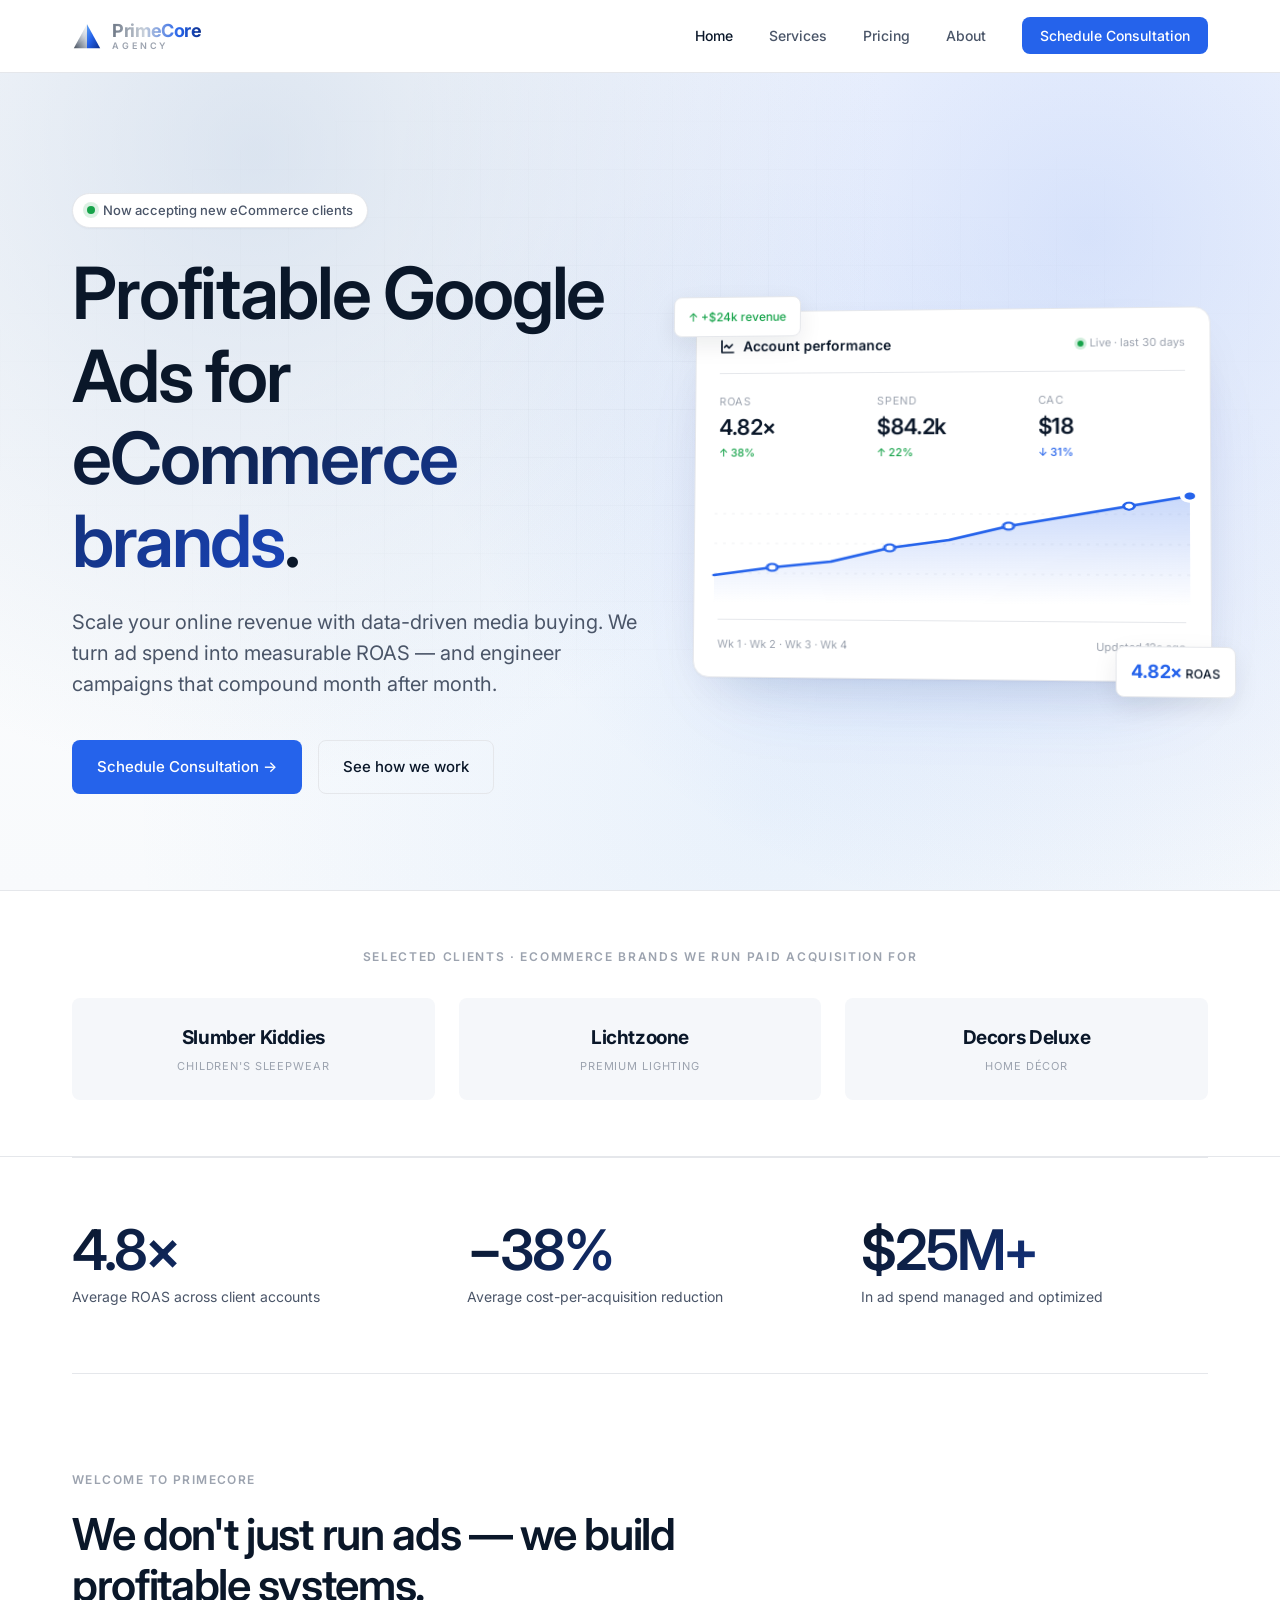
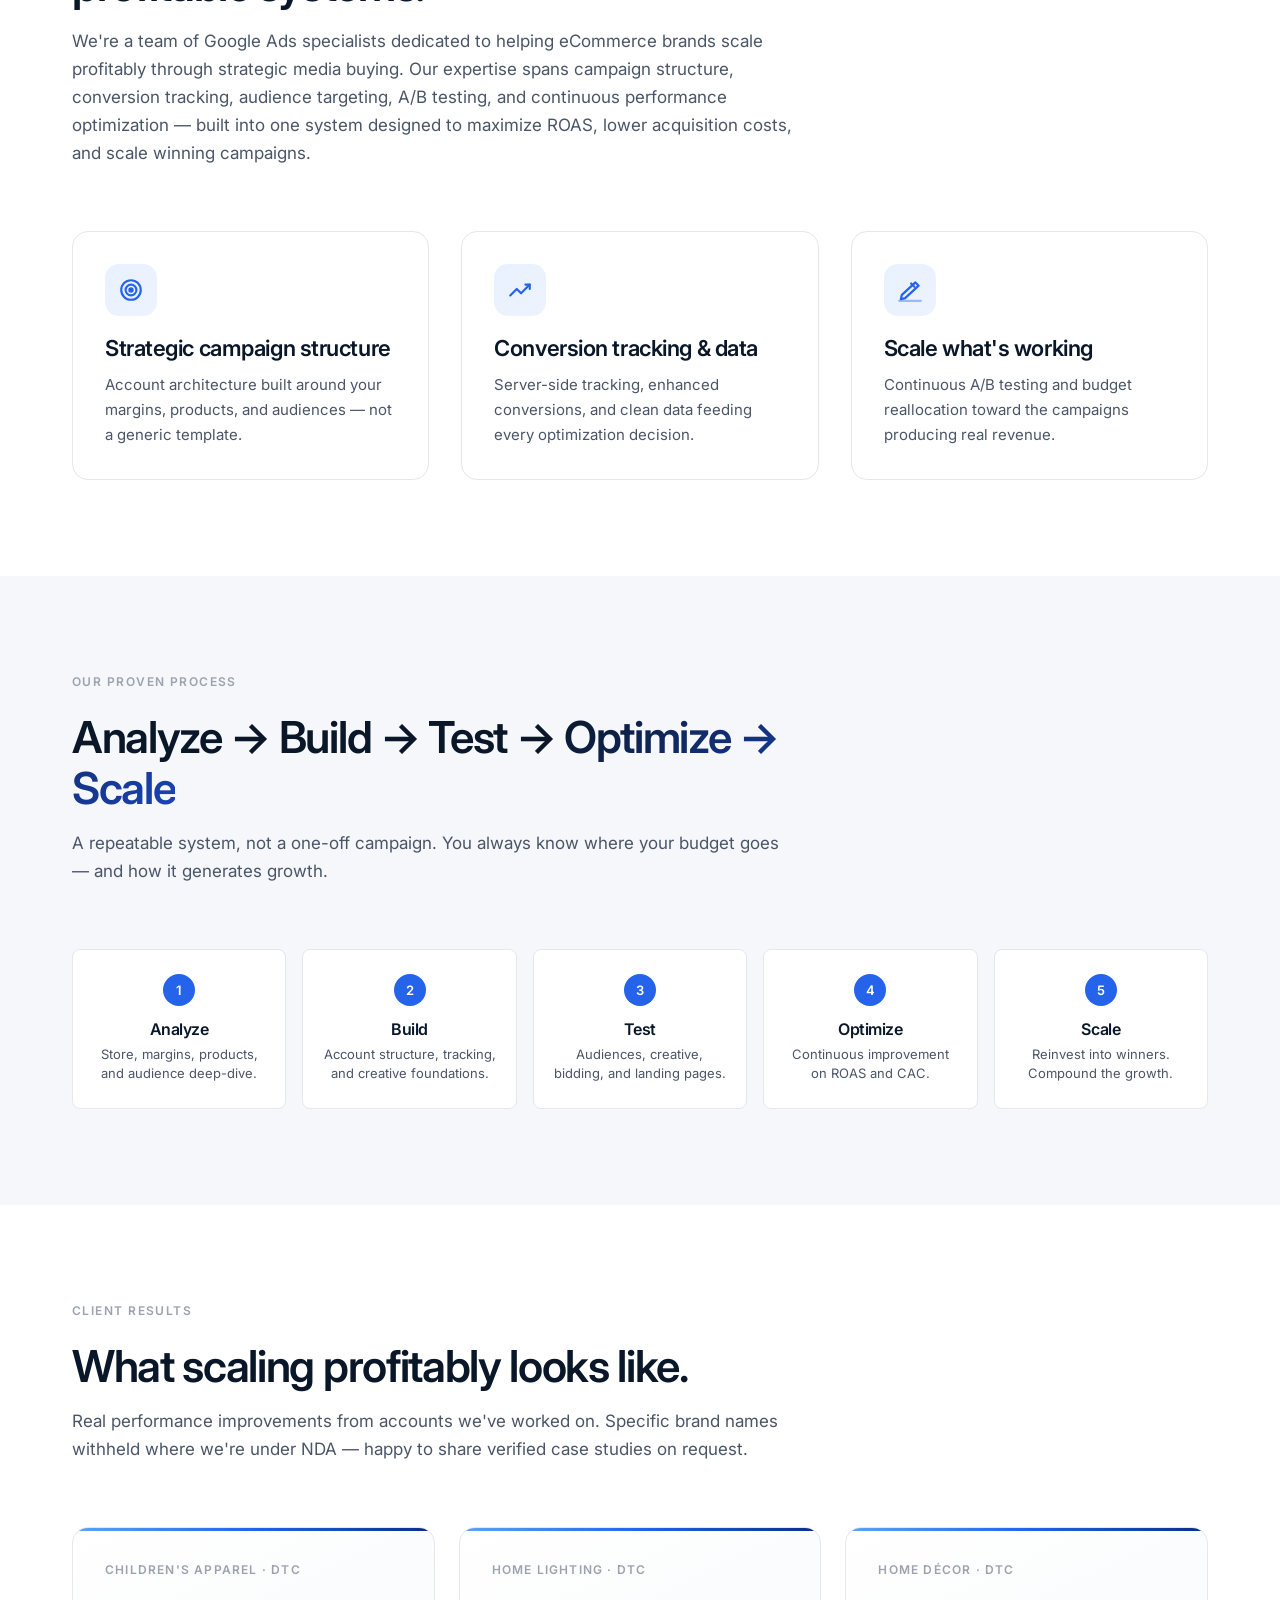
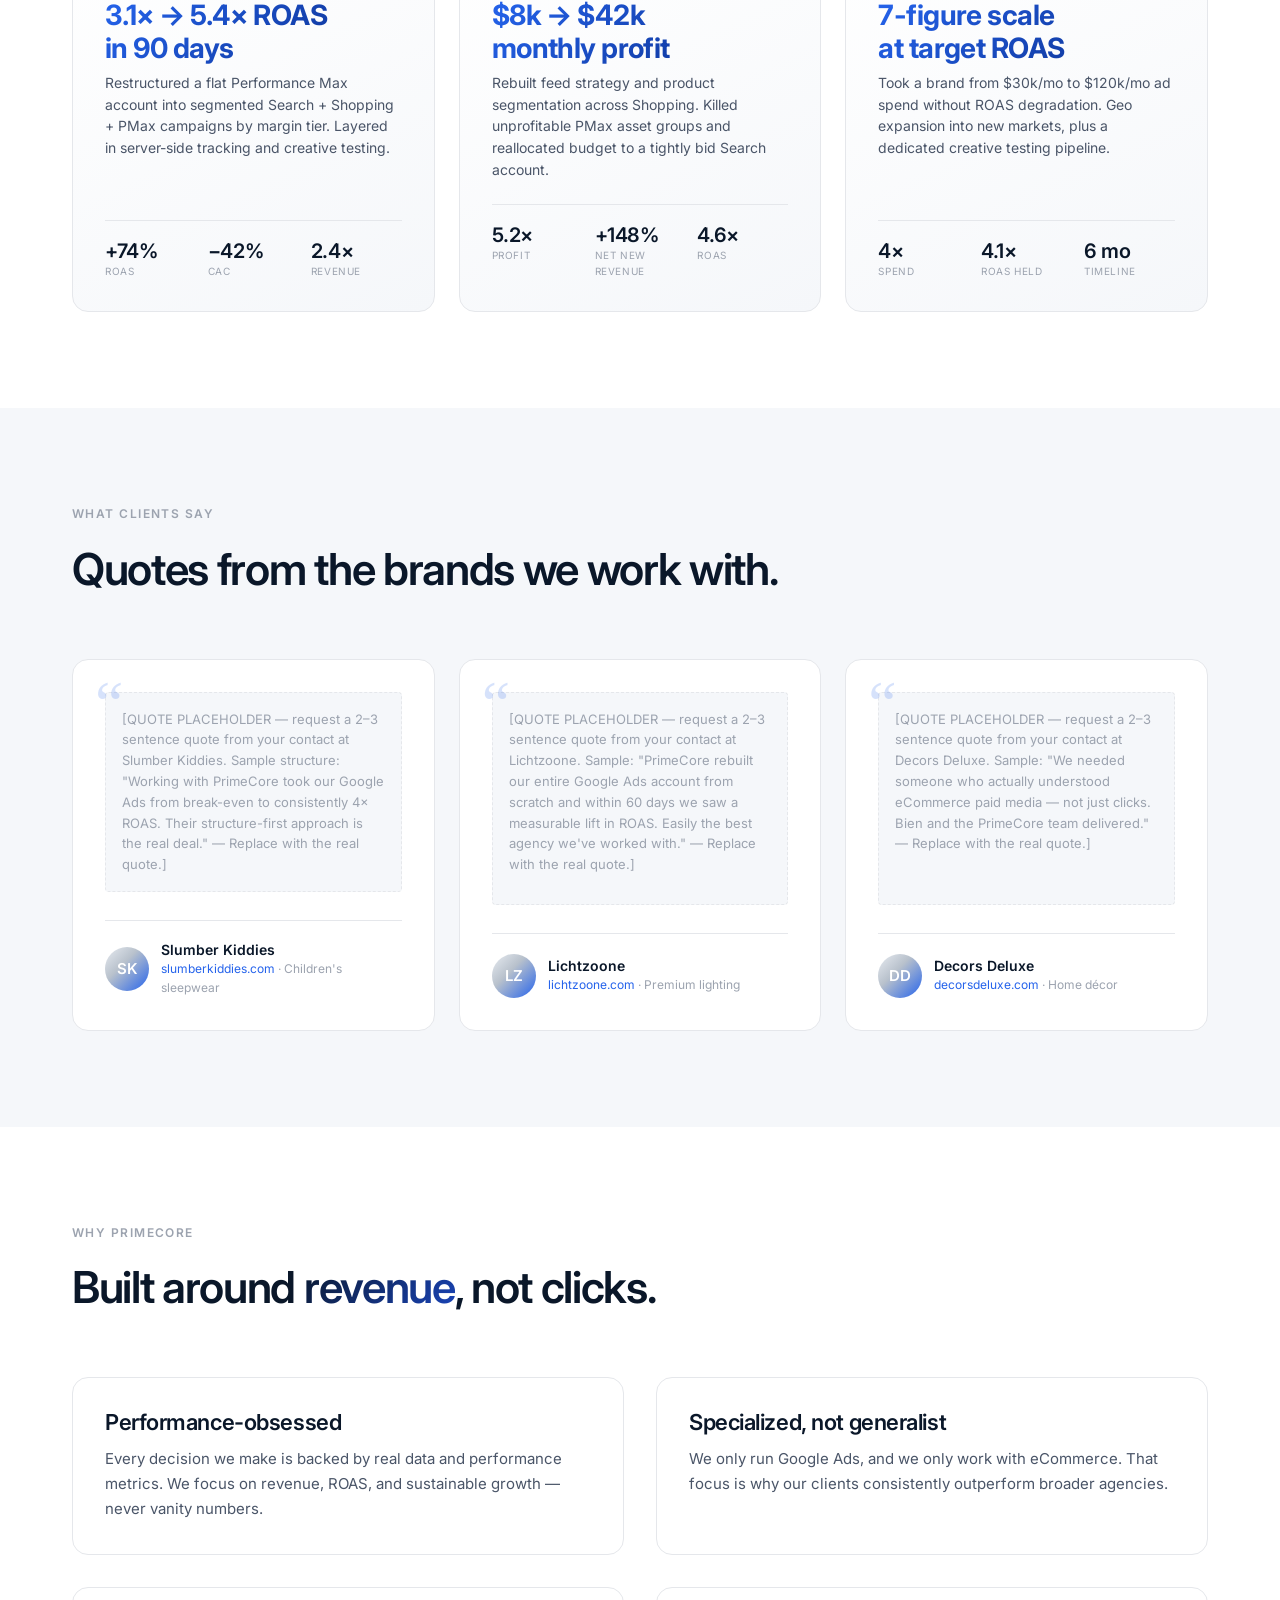
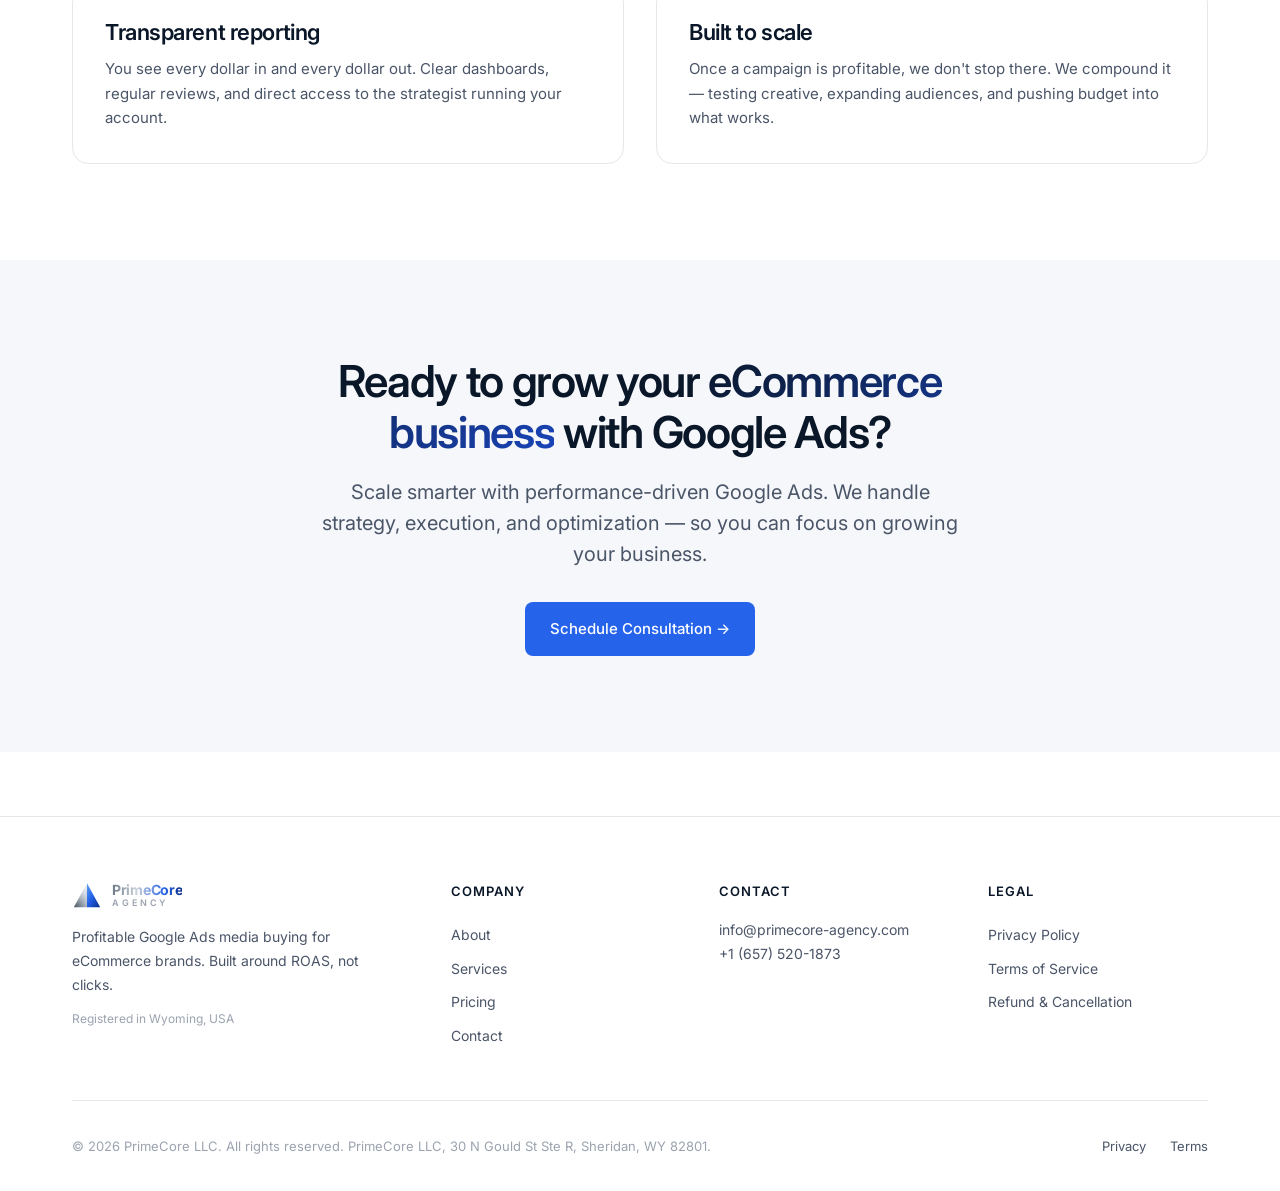
==== commit 4766f263: "Add animated hero dashboard, clients, case results, testimonials, scroll animations" ====
--- a/index.html
+++ b/index.html
@@ -3,12 +3,12 @@
 <head>
   <meta charset="UTF-8">
   <meta name="viewport" content="width=device-width, initial-scale=1.0">
-  <title>Primecore LLC — Profitable Google Ads for eCommerce Brands</title>
-  <meta name="description" content="Primecore LLC helps eCommerce brands scale profitably with data-driven Google Ads media buying — maximizing ROAS, lowering CAC, and scaling winning campaigns.">
+  <title>PrimeCore Agency — Profitable Google Ads for eCommerce Brands</title>
+  <meta name="description" content="PrimeCore Agency helps eCommerce brands scale profitably with data-driven Google Ads media buying — maximizing ROAS, lowering CAC, and scaling winning campaigns.">
   <meta name="theme-color" content="#2563eb">
   <link rel="preconnect" href="https://fonts.googleapis.com">
   <link rel="preconnect" href="https://fonts.gstatic.com" crossorigin>
-  <link href="https://fonts.googleapis.com/css2?family=Inter:wght@400;500;600;700&display=swap" rel="stylesheet">
+  <link href="https://fonts.googleapis.com/css2?family=Inter:wght@400;500;600;700;800&display=swap" rel="stylesheet">
   <link rel="stylesheet" href="styles.css">
 </head>
 <body>
@@ -36,29 +36,117 @@
     <!-- Hero -->
     <section class="hero">
       <div class="container">
-        <span class="hero-badge"><span class="dot"></span> Now accepting new eCommerce clients</span>
-        <h1>Profitable Google Ads<br>for eCommerce brands.</h1>
-        <p class="lead">Scale your online revenue with data-driven media buying strategies designed to maximize ROAS and long-term growth.</p>
-        <div class="hero-actions">
-          <a href="contact.html" class="btn btn-primary">Schedule Consultation →</a>
-          <a href="services.html" class="btn btn-secondary">See how we work</a>
+        <div class="hero-grid">
+          <div>
+            <span class="hero-badge"><span class="dot"></span> Now accepting new eCommerce clients</span>
+            <h1>Profitable Google Ads for <span class="gradient-text">eCommerce brands</span>.</h1>
+            <p class="lead">Scale your online revenue with data-driven media buying. We turn ad spend into measurable ROAS — and engineer campaigns that compound month after month.</p>
+            <div class="hero-actions">
+              <a href="contact.html" class="btn btn-primary">Schedule Consultation →</a>
+              <a href="services.html" class="btn btn-secondary">See how we work</a>
+            </div>
+          </div>
+
+          <!-- Animated dashboard -->
+          <div class="hero-dashboard">
+            <div class="dash-header">
+              <div class="dash-title">
+                <svg width="16" height="16" viewBox="0 0 24 24" fill="none" stroke="currentColor" stroke-width="2.5" stroke-linecap="round" stroke-linejoin="round"><path d="M3 3v18h18"/><path d="m19 9-5 5-4-4-3 3"/></svg>
+                Account performance
+              </div>
+              <span class="dash-live">Live · last 30 days</span>
+            </div>
+
+            <div class="dash-metrics">
+              <div class="dash-metric">
+                <div class="label">ROAS</div>
+                <div class="value">4.82×</div>
+                <div class="delta">↑ 38%</div>
+              </div>
+              <div class="dash-metric">
+                <div class="label">Spend</div>
+                <div class="value">$84.2k</div>
+                <div class="delta">↑ 22%</div>
+              </div>
+              <div class="dash-metric">
+                <div class="label">CAC</div>
+                <div class="value">$18</div>
+                <div class="delta down">↓ 31%</div>
+              </div>
+            </div>
+
+            <div class="dash-chart">
+              <svg viewBox="0 0 320 120" preserveAspectRatio="none">
+                <defs>
+                  <linearGradient id="chartFill" x1="0" y1="0" x2="0" y2="1">
+                    <stop offset="0%" stop-color="#2563eb" stop-opacity="0.25"/>
+                    <stop offset="100%" stop-color="#2563eb" stop-opacity="0"/>
+                  </linearGradient>
+                </defs>
+                <!-- Grid lines -->
+                <line x1="0" y1="30" x2="320" y2="30" stroke="#e5e7eb" stroke-width="0.5" stroke-dasharray="2 4"/>
+                <line x1="0" y1="60" x2="320" y2="60" stroke="#e5e7eb" stroke-width="0.5" stroke-dasharray="2 4"/>
+                <line x1="0" y1="90" x2="320" y2="90" stroke="#e5e7eb" stroke-width="0.5" stroke-dasharray="2 4"/>
+                <!-- Area -->
+                <path class="area" d="M0 92 L40 84 L80 78 L120 64 L160 56 L200 42 L240 32 L280 22 L320 12 L320 120 L0 120 Z"/>
+                <!-- Line -->
+                <path class="line" d="M0 92 L40 84 L80 78 L120 64 L160 56 L200 42 L240 32 L280 22 L320 12"/>
+                <!-- Data points -->
+                <circle class="dot" cx="40" cy="84" r="3.5"/>
+                <circle class="dot" cx="120" cy="64" r="3.5"/>
+                <circle class="dot" cx="200" cy="42" r="3.5"/>
+                <circle class="dot" cx="280" cy="22" r="3.5"/>
+                <circle class="dot highlight" cx="320" cy="12" r="5"/>
+              </svg>
+            </div>
+
+            <div class="dash-footer">
+              <span>Wk 1 · Wk 2 · Wk 3 · Wk 4</span>
+              <span>Updated 12s ago</span>
+            </div>
+
+            <!-- Floating callouts -->
+            <div class="dash-floating tl">↑ +$24k revenue</div>
+            <div class="dash-floating br"><span class="big">4.82×</span> ROAS</div>
+          </div>
+        </div>
+      </div>
+    </section>
+
+    <!-- Clients band -->
+    <section class="clients-section reveal">
+      <div class="container">
+        <div class="clients-label">Selected clients · eCommerce brands we run paid acquisition for</div>
+        <div class="clients-row reveal-stagger">
+          <a href="https://slumberkiddies.com/" target="_blank" rel="noopener" class="client-logo">
+            <div class="name">Slumber Kiddies</div>
+            <div class="tag">Children's sleepwear</div>
+          </a>
+          <a href="https://www.lichtzoone.com/" target="_blank" rel="noopener" class="client-logo">
+            <div class="name">Lichtzoone</div>
+            <div class="tag">Premium lighting</div>
+          </a>
+          <a href="https://www.decorsdeluxe.com/" target="_blank" rel="noopener" class="client-logo">
+            <div class="name">Decors Deluxe</div>
+            <div class="tag">Home décor</div>
+          </a>
         </div>
       </div>
     </section>
 
     <!-- Stats -->
     <div class="container">
-      <div class="stats">
+      <div class="stats reveal-stagger">
         <div>
-          <div class="stat-num">4.8×</div>
+          <div class="stat-num gradient-text">4.8×</div>
           <div class="stat-label">Average ROAS across client accounts</div>
         </div>
         <div>
-          <div class="stat-num">−38%</div>
+          <div class="stat-num gradient-text">−38%</div>
           <div class="stat-label">Average cost-per-acquisition reduction</div>
         </div>
         <div>
-          <div class="stat-num">$25M+</div>
+          <div class="stat-num gradient-text">$25M+</div>
           <div class="stat-label">In ad spend managed and optimized</div>
         </div>
       </div>
@@ -67,25 +155,31 @@
     <!-- Welcome / About preview -->
     <section>
       <div class="container">
-        <div class="section-head">
-          <p class="eyebrow">Welcome to Primecore</p>
+        <div class="section-head reveal">
+          <p class="eyebrow">Welcome to PrimeCore</p>
           <h2>We don't just run ads — we build profitable systems.</h2>
           <p>We're a team of Google Ads specialists dedicated to helping eCommerce brands scale profitably through strategic media buying. Our expertise spans campaign structure, conversion tracking, audience targeting, A/B testing, and continuous performance optimization — built into one system designed to maximize ROAS, lower acquisition costs, and scale winning campaigns.</p>
         </div>
 
-        <div class="grid grid-3">
-          <div class="card">
-            <div class="icon-box">◎</div>
+        <div class="grid grid-3 reveal-stagger">
+          <div class="card">
+            <div class="svc-icon">
+              <svg viewBox="0 0 24 24" fill="none" stroke="currentColor" stroke-width="2" stroke-linecap="round" stroke-linejoin="round"><circle cx="12" cy="12" r="9"/><circle cx="12" cy="12" r="5"/><circle cx="12" cy="12" r="1.5" fill="currentColor"/></svg>
+            </div>
             <h3>Strategic campaign structure</h3>
             <p>Account architecture built around your margins, products, and audiences — not a generic template.</p>
           </div>
           <div class="card">
-            <div class="icon-box">↗</div>
+            <div class="svc-icon">
+              <svg viewBox="0 0 24 24" fill="none" stroke="currentColor" stroke-width="2" stroke-linecap="round" stroke-linejoin="round"><path d="M3 17l6-6 4 4 8-8"/><path d="M17 7h4v4"/></svg>
+            </div>
             <h3>Conversion tracking &amp; data</h3>
             <p>Server-side tracking, enhanced conversions, and clean data feeding every optimization decision.</p>
           </div>
           <div class="card">
-            <div class="icon-box">⚡</div>
+            <div class="svc-icon">
+              <svg viewBox="0 0 24 24" fill="none" stroke="currentColor" stroke-width="2" stroke-linecap="round" stroke-linejoin="round"><path d="M4.5 16.5l-1 4 4-1L20 8l-3-3L4.5 16.5z"/><path d="M13 6l3 3"/><path d="M2 22h20" stroke-opacity="0.4"/></svg>
+            </div>
             <h3>Scale what's working</h3>
             <p>Continuous A/B testing and budget reallocation toward the campaigns producing real revenue.</p>
           </div>
@@ -96,13 +190,13 @@
     <!-- Process -->
     <section class="section-alt">
       <div class="container">
-        <div class="section-head">
+        <div class="section-head reveal">
           <p class="eyebrow">Our proven process</p>
-          <h2>Analyze → Build → Test → Optimize → Scale</h2>
+          <h2>Analyze → Build → Test → <span class="gradient-text">Optimize → Scale</span></h2>
           <p>A repeatable system, not a one-off campaign. You always know where your budget goes — and how it generates growth.</p>
         </div>
 
-        <div class="process">
+        <div class="process reveal-stagger">
           <div class="process-step">
             <div class="step-num">1</div>
             <h4>Analyze</h4>
@@ -132,15 +226,104 @@
       </div>
     </section>
 
+    <!-- Case results -->
+    <section>
+      <div class="container">
+        <div class="section-head reveal">
+          <p class="eyebrow">Client results</p>
+          <h2>What scaling profitably looks like.</h2>
+          <p>Real performance improvements from accounts we've worked on. Specific brand names withheld where we're under NDA — happy to share verified case studies on request.</p>
+        </div>
+
+        <div class="case-results reveal-stagger">
+          <div class="case-card">
+            <div class="case-vertical">Children's apparel · DTC</div>
+            <div class="case-headline">3.1× → 5.4× ROAS<br>in 90 days</div>
+            <p class="case-summary">Restructured a flat Performance Max account into segmented Search + Shopping + PMax campaigns by margin tier. Layered in server-side tracking and creative testing.</p>
+            <div class="case-metrics">
+              <div class="case-metric"><div class="num">+74%</div><div class="lbl">ROAS</div></div>
+              <div class="case-metric"><div class="num">−42%</div><div class="lbl">CAC</div></div>
+              <div class="case-metric"><div class="num">2.4×</div><div class="lbl">Revenue</div></div>
+            </div>
+          </div>
+          <div class="case-card">
+            <div class="case-vertical">Home lighting · DTC</div>
+            <div class="case-headline">$8k → $42k<br>monthly profit</div>
+            <p class="case-summary">Rebuilt feed strategy and product segmentation across Shopping. Killed unprofitable PMax asset groups and reallocated budget to a tightly bid Search account.</p>
+            <div class="case-metrics">
+              <div class="case-metric"><div class="num">5.2×</div><div class="lbl">Profit</div></div>
+              <div class="case-metric"><div class="num">+148%</div><div class="lbl">Net new revenue</div></div>
+              <div class="case-metric"><div class="num">4.6×</div><div class="lbl">ROAS</div></div>
+            </div>
+          </div>
+          <div class="case-card">
+            <div class="case-vertical">Home décor · DTC</div>
+            <div class="case-headline">7-figure scale<br>at target ROAS</div>
+            <p class="case-summary">Took a brand from $30k/mo to $120k/mo ad spend without ROAS degradation. Geo expansion into new markets, plus a dedicated creative testing pipeline.</p>
+            <div class="case-metrics">
+              <div class="case-metric"><div class="num">4×</div><div class="lbl">Spend</div></div>
+              <div class="case-metric"><div class="num">4.1×</div><div class="lbl">ROAS held</div></div>
+              <div class="case-metric"><div class="num">6 mo</div><div class="lbl">Timeline</div></div>
+            </div>
+          </div>
+        </div>
+      </div>
+    </section>
+
+    <!-- Testimonials -->
+    <section class="section-alt">
+      <div class="container">
+        <div class="section-head reveal">
+          <p class="eyebrow">What clients say</p>
+          <h2>Quotes from the brands we work with.</h2>
+        </div>
+
+        <div class="testimonials reveal-stagger">
+          <div class="testimonial">
+            <p class="testimonial-quote placeholder">[QUOTE PLACEHOLDER — request a 2–3 sentence quote from your contact at Slumber Kiddies. Sample structure: "Working with PrimeCore took our Google Ads from break-even to consistently 4× ROAS. Their structure-first approach is the real deal." — Replace with the real quote.]</p>
+            <div class="testimonial-author">
+              <div class="testimonial-avatar">SK</div>
+              <div>
+                <div class="name">Slumber Kiddies</div>
+                <div class="role"><a href="https://slumberkiddies.com/" target="_blank" rel="noopener">slumberkiddies.com</a> · Children's sleepwear</div>
+              </div>
+            </div>
+          </div>
+
+          <div class="testimonial">
+            <p class="testimonial-quote placeholder">[QUOTE PLACEHOLDER — request a 2–3 sentence quote from your contact at Lichtzoone. Sample: "PrimeCore rebuilt our entire Google Ads account from scratch and within 60 days we saw a measurable lift in ROAS. Easily the best agency we've worked with." — Replace with the real quote.]</p>
+            <div class="testimonial-author">
+              <div class="testimonial-avatar">LZ</div>
+              <div>
+                <div class="name">Lichtzoone</div>
+                <div class="role"><a href="https://www.lichtzoone.com/" target="_blank" rel="noopener">lichtzoone.com</a> · Premium lighting</div>
+              </div>
+            </div>
+          </div>
+
+          <div class="testimonial">
+            <p class="testimonial-quote placeholder">[QUOTE PLACEHOLDER — request a 2–3 sentence quote from your contact at Decors Deluxe. Sample: "We needed someone who actually understood eCommerce paid media — not just clicks. Bien and the PrimeCore team delivered." — Replace with the real quote.]</p>
+            <div class="testimonial-author">
+              <div class="testimonial-avatar">DD</div>
+              <div>
+                <div class="name">Decors Deluxe</div>
+                <div class="role"><a href="https://www.decorsdeluxe.com/" target="_blank" rel="noopener">decorsdeluxe.com</a> · Home décor</div>
+              </div>
+            </div>
+          </div>
+        </div>
+      </div>
+    </section>
+
     <!-- Why us -->
     <section>
       <div class="container">
-        <div class="section-head">
-          <p class="eyebrow">Why Primecore</p>
-          <h2>Built around revenue, not clicks.</h2>
-        </div>
-
-        <div class="grid grid-2">
+        <div class="section-head reveal">
+          <p class="eyebrow">Why PrimeCore</p>
+          <h2>Built around <span class="gradient-text">revenue</span>, not clicks.</h2>
+        </div>
+
+        <div class="grid grid-2 reveal-stagger">
           <div class="card">
             <h3>Performance-obsessed</h3>
             <p>Every decision we make is backed by real data and performance metrics. We focus on revenue, ROAS, and sustainable growth — never vanity numbers.</p>
@@ -163,8 +346,8 @@
 
     <!-- CTA -->
     <section class="section-alt">
-      <div class="container-narrow" style="text-align:center;">
-        <h2 style="margin-bottom: 20px;">Ready to grow your eCommerce business with Google Ads?</h2>
+      <div class="container-narrow reveal" style="text-align:center;">
+        <h2 style="margin-bottom: 20px;">Ready to grow your <span class="gradient-text">eCommerce business</span> with Google Ads?</h2>
         <p class="lead" style="margin-bottom: 32px;">Scale smarter with performance-driven Google Ads. We handle strategy, execution, and optimization — so you can focus on growing your business.</p>
         <a href="contact.html" class="btn btn-primary">Schedule Consultation →</a>
       </div>
@@ -218,5 +401,24 @@
     </div>
   </footer>
 
+  <!-- Scroll-in reveal -->
+  <script>
+    (function () {
+      if (!('IntersectionObserver' in window)) {
+        document.querySelectorAll('.reveal, .reveal-stagger').forEach(function (el) { el.classList.add('visible'); });
+        return;
+      }
+      var io = new IntersectionObserver(function (entries) {
+        entries.forEach(function (entry) {
+          if (entry.isIntersecting) {
+            entry.target.classList.add('visible');
+            io.unobserve(entry.target);
+          }
+        });
+      }, { threshold: 0.12, rootMargin: '0px 0px -40px 0px' });
+      document.querySelectorAll('.reveal, .reveal-stagger').forEach(function (el) { io.observe(el); });
+    })();
+  </script>
+
 </body>
 </html>
--- a/styles.css
+++ b/styles.css
@@ -225,10 +225,57 @@
 .hero {
   padding: 120px 0 96px;
   background:
-    radial-gradient(circle at 20% 10%, rgba(176, 196, 222, 0.35), transparent 50%),
-    radial-gradient(circle at 80% 30%, rgba(37, 99, 235, 0.12), transparent 55%),
-    linear-gradient(180deg, #ffffff, #ffffff);
+    radial-gradient(circle at 20% 10%, rgba(176, 196, 222, 0.45), transparent 50%),
+    radial-gradient(circle at 85% 20%, rgba(37, 99, 235, 0.18), transparent 55%),
+    radial-gradient(circle at 60% 90%, rgba(95, 162, 245, 0.10), transparent 60%),
+    linear-gradient(180deg, #ffffff, #f8fafc);
   position: relative;
+  overflow: hidden;
+}
+
+.hero::before {
+  content: "";
+  position: absolute;
+  inset: 0;
+  background-image:
+    linear-gradient(rgba(10, 23, 41, 0.025) 1px, transparent 1px),
+    linear-gradient(90deg, rgba(10, 23, 41, 0.025) 1px, transparent 1px);
+  background-size: 48px 48px;
+  mask-image: radial-gradient(ellipse 80% 60% at 50% 40%, black, transparent 70%);
+  -webkit-mask-image: radial-gradient(ellipse 80% 60% at 50% 40%, black, transparent 70%);
+  pointer-events: none;
+}
+
+.hero > .container,
+.hero > .container-narrow {
+  position: relative;
+}
+
+.hero-grid {
+  display: grid;
+  grid-template-columns: 1.1fr 1fr;
+  gap: 48px;
+  align-items: center;
+}
+
+@media (max-width: 980px) {
+  .hero-grid { grid-template-columns: 1fr; gap: 56px; }
+}
+
+/* Gradient text effect for hero headlines */
+.gradient-text {
+  background: linear-gradient(135deg, #0a1729 0%, #1d4ed8 60%, #5fa2f5 100%);
+  -webkit-background-clip: text;
+  background-clip: text;
+  -webkit-text-fill-color: transparent;
+  color: transparent;
+  background-size: 200% 200%;
+  animation: shimmer 8s ease-in-out infinite;
+}
+
+@keyframes shimmer {
+  0%, 100% { background-position: 0% 50%; }
+  50% { background-position: 100% 50%; }
 }
 
 .hero-badge {
@@ -909,6 +956,543 @@
   height: 12px;
 }
 
+/* Hero dashboard visual */
+.hero-dashboard {
+  background: white;
+  border: 1px solid var(--color-border);
+  border-radius: var(--radius-lg);
+  padding: 24px;
+  box-shadow:
+    0 1px 2px rgba(10, 23, 41, 0.04),
+    0 20px 50px -20px rgba(10, 23, 41, 0.12),
+    0 40px 80px -40px rgba(37, 99, 235, 0.18);
+  position: relative;
+  transform: perspective(1200px) rotateY(-4deg) rotateX(2deg);
+  transform-origin: center;
+  transition: transform 0.6s ease;
+}
+
+.hero-dashboard:hover {
+  transform: perspective(1200px) rotateY(-2deg) rotateX(1deg);
+}
+
+.dash-header {
+  display: flex;
+  justify-content: space-between;
+  align-items: center;
+  margin-bottom: 20px;
+  padding-bottom: 16px;
+  border-bottom: 1px solid var(--color-border);
+}
+
+.dash-title {
+  font-family: var(--font-display);
+  font-size: 14px;
+  font-weight: 600;
+  color: var(--color-ink);
+  display: flex;
+  align-items: center;
+  gap: 8px;
+}
+
+.dash-live {
+  font-size: 11px;
+  color: var(--color-ink-muted);
+  display: flex;
+  align-items: center;
+  gap: 6px;
+}
+
+.dash-live::before {
+  content: "";
+  width: 6px;
+  height: 6px;
+  border-radius: 50%;
+  background: #16a34a;
+  box-shadow: 0 0 0 3px rgba(22, 163, 74, 0.2);
+  animation: pulse 2s ease-in-out infinite;
+}
+
+@keyframes pulse {
+  0%, 100% { box-shadow: 0 0 0 3px rgba(22, 163, 74, 0.2); }
+  50% { box-shadow: 0 0 0 6px rgba(22, 163, 74, 0); }
+}
+
+.dash-metrics {
+  display: grid;
+  grid-template-columns: repeat(3, 1fr);
+  gap: 16px;
+  margin-bottom: 20px;
+}
+
+.dash-metric .label {
+  font-size: 11px;
+  color: var(--color-ink-muted);
+  text-transform: uppercase;
+  letter-spacing: 0.06em;
+  margin-bottom: 4px;
+}
+
+.dash-metric .value {
+  font-family: var(--font-display);
+  font-size: 22px;
+  font-weight: 600;
+  color: var(--color-ink);
+  letter-spacing: -0.02em;
+  line-height: 1.1;
+}
+
+.dash-metric .delta {
+  font-size: 11px;
+  color: #16a34a;
+  font-weight: 500;
+  margin-top: 2px;
+  display: inline-flex;
+  align-items: center;
+  gap: 2px;
+}
+
+.dash-metric .delta.down {
+  color: var(--color-accent);
+}
+
+.dash-chart {
+  position: relative;
+  height: 120px;
+  margin: 0 -4px;
+}
+
+.dash-chart svg {
+  width: 100%;
+  height: 100%;
+  display: block;
+  overflow: visible;
+}
+
+.dash-chart .area {
+  fill: url(#chartFill);
+  opacity: 0;
+  animation: fadeIn 1s ease-out 0.5s forwards;
+}
+
+.dash-chart .line {
+  fill: none;
+  stroke: var(--color-accent);
+  stroke-width: 2.5;
+  stroke-linecap: round;
+  stroke-linejoin: round;
+  stroke-dasharray: 600;
+  stroke-dashoffset: 600;
+  animation: drawLine 1.6s ease-out 0.3s forwards;
+}
+
+.dash-chart .dot {
+  fill: white;
+  stroke: var(--color-accent);
+  stroke-width: 2;
+  opacity: 0;
+  animation: popIn 0.4s ease-out forwards;
+}
+
+.dash-chart .dot:nth-of-type(1) { animation-delay: 0.5s; }
+.dash-chart .dot:nth-of-type(2) { animation-delay: 0.8s; }
+.dash-chart .dot:nth-of-type(3) { animation-delay: 1.1s; }
+.dash-chart .dot:nth-of-type(4) { animation-delay: 1.4s; }
+.dash-chart .dot:nth-of-type(5) { animation-delay: 1.7s; }
+.dash-chart .dot.highlight {
+  fill: var(--color-accent);
+  stroke: white;
+  stroke-width: 3;
+}
+
+@keyframes drawLine {
+  to { stroke-dashoffset: 0; }
+}
+
+@keyframes fadeIn {
+  to { opacity: 1; }
+}
+
+@keyframes popIn {
+  0% { opacity: 0; transform: scale(0); transform-origin: center; }
+  60% { opacity: 1; transform: scale(1.4); }
+  100% { opacity: 1; transform: scale(1); }
+}
+
+.dash-footer {
+  display: flex;
+  justify-content: space-between;
+  align-items: center;
+  margin-top: 16px;
+  padding-top: 16px;
+  border-top: 1px solid var(--color-border);
+  font-size: 11px;
+  color: var(--color-ink-muted);
+}
+
+.dash-floating {
+  position: absolute;
+  background: white;
+  border: 1px solid var(--color-border);
+  border-radius: var(--radius-md);
+  padding: 10px 14px;
+  box-shadow: 0 8px 24px rgba(10, 23, 41, 0.08);
+  font-size: 12px;
+  font-weight: 500;
+}
+
+.dash-floating.tl {
+  top: -16px;
+  left: -24px;
+  color: #16a34a;
+  animation: float 4s ease-in-out infinite;
+}
+
+.dash-floating.br {
+  bottom: -16px;
+  right: -24px;
+  animation: float 5s ease-in-out infinite 0.5s;
+}
+
+.dash-floating.br .big {
+  font-family: var(--font-display);
+  font-size: 18px;
+  font-weight: 700;
+  color: var(--color-accent);
+  letter-spacing: -0.02em;
+}
+
+@keyframes float {
+  0%, 100% { transform: translateY(0); }
+  50% { transform: translateY(-6px); }
+}
+
+@media (max-width: 980px) {
+  .hero-dashboard { transform: none; }
+  .hero-dashboard:hover { transform: none; }
+  .dash-floating.tl, .dash-floating.br { display: none; }
+}
+
+/* Clients / "Trusted by" */
+.clients-section {
+  padding: 56px 0;
+  border-top: 1px solid var(--color-border);
+  border-bottom: 1px solid var(--color-border);
+  background: white;
+}
+
+.clients-label {
+  text-align: center;
+  font-size: 12px;
+  font-weight: 600;
+  text-transform: uppercase;
+  letter-spacing: 0.14em;
+  color: var(--color-ink-muted);
+  margin-bottom: 32px;
+}
+
+.clients-row {
+  display: grid;
+  grid-template-columns: repeat(3, 1fr);
+  gap: 24px;
+  align-items: center;
+}
+
+.client-logo {
+  display: flex;
+  flex-direction: column;
+  align-items: center;
+  justify-content: center;
+  padding: 24px;
+  background: var(--color-surface);
+  border-radius: var(--radius-md);
+  text-decoration: none;
+  transition: all 0.25s ease;
+  border: 1px solid transparent;
+  min-height: 100px;
+}
+
+.client-logo:hover {
+  background: white;
+  border-color: var(--color-border);
+  transform: translateY(-2px);
+  box-shadow: 0 8px 24px rgba(10, 23, 41, 0.06);
+  opacity: 1;
+}
+
+.client-logo .name {
+  font-family: var(--font-display);
+  font-size: 19px;
+  font-weight: 700;
+  letter-spacing: -0.02em;
+  color: var(--color-ink);
+  margin-bottom: 4px;
+}
+
+.client-logo .tag {
+  font-size: 11px;
+  color: var(--color-ink-muted);
+  text-transform: uppercase;
+  letter-spacing: 0.08em;
+}
+
+@media (max-width: 720px) {
+  .clients-row { grid-template-columns: 1fr; }
+}
+
+/* Testimonials */
+.testimonials {
+  display: grid;
+  grid-template-columns: repeat(3, 1fr);
+  gap: 24px;
+}
+
+.testimonial {
+  background: white;
+  border: 1px solid var(--color-border);
+  border-radius: var(--radius-lg);
+  padding: 32px;
+  position: relative;
+  display: flex;
+  flex-direction: column;
+  transition: border-color 0.2s, transform 0.2s, box-shadow 0.2s;
+}
+
+.testimonial:hover {
+  border-color: var(--color-accent);
+  transform: translateY(-2px);
+  box-shadow: 0 12px 32px rgba(10, 23, 41, 0.06);
+}
+
+.testimonial::before {
+  content: "\201C";
+  position: absolute;
+  top: 12px;
+  left: 22px;
+  font-family: Georgia, serif;
+  font-size: 64px;
+  line-height: 1;
+  color: var(--color-accent);
+  opacity: 0.18;
+}
+
+.testimonial-quote {
+  font-size: 15px;
+  line-height: 1.6;
+  color: var(--color-ink);
+  margin-bottom: 28px;
+  font-style: italic;
+  flex: 1;
+}
+
+.testimonial-quote.placeholder {
+  color: var(--color-ink-muted);
+  font-style: normal;
+  padding: 16px;
+  border: 1px dashed var(--color-border);
+  border-radius: var(--radius-sm);
+  background: var(--color-surface);
+  font-size: 13px;
+}
+
+.testimonial-author {
+  display: flex;
+  align-items: center;
+  gap: 12px;
+  padding-top: 20px;
+  border-top: 1px solid var(--color-border);
+}
+
+.testimonial-avatar {
+  width: 44px;
+  height: 44px;
+  border-radius: 50%;
+  background: linear-gradient(135deg, #e8ecf1, #b8c1cc 40%, #2563eb);
+  display: flex;
+  align-items: center;
+  justify-content: center;
+  color: white;
+  font-family: var(--font-display);
+  font-weight: 600;
+  font-size: 15px;
+  flex-shrink: 0;
+}
+
+.testimonial-author .name {
+  font-size: 14px;
+  font-weight: 600;
+  color: var(--color-ink);
+  line-height: 1.3;
+}
+
+.testimonial-author .role {
+  font-size: 12px;
+  color: var(--color-ink-muted);
+}
+
+.testimonial-author .role a {
+  color: var(--color-accent);
+}
+
+@media (max-width: 860px) {
+  .testimonials { grid-template-columns: 1fr; }
+}
+
+/* Case results (anonymous case studies) */
+.case-results {
+  display: grid;
+  grid-template-columns: repeat(3, 1fr);
+  gap: 24px;
+}
+
+.case-card {
+  background: linear-gradient(155deg, white 0%, #f5f7fa 100%);
+  border: 1px solid var(--color-border);
+  border-radius: var(--radius-lg);
+  padding: 32px;
+  display: flex;
+  flex-direction: column;
+  transition: all 0.25s ease;
+  position: relative;
+  overflow: hidden;
+}
+
+.case-card::before {
+  content: "";
+  position: absolute;
+  top: 0;
+  left: 0;
+  right: 0;
+  height: 3px;
+  background: linear-gradient(90deg, #5fa2f5, var(--color-accent), #0a2d8a);
+}
+
+.case-card:hover {
+  transform: translateY(-4px);
+  box-shadow: 0 20px 40px -16px rgba(10, 23, 41, 0.12);
+  border-color: var(--color-accent);
+}
+
+.case-vertical {
+  font-size: 12px;
+  font-weight: 600;
+  text-transform: uppercase;
+  letter-spacing: 0.1em;
+  color: var(--color-ink-muted);
+  margin-bottom: 20px;
+}
+
+.case-headline {
+  font-family: var(--font-display);
+  font-size: 28px;
+  font-weight: 700;
+  letter-spacing: -0.02em;
+  background: linear-gradient(135deg, var(--color-accent), #0a2d8a);
+  -webkit-background-clip: text;
+  background-clip: text;
+  -webkit-text-fill-color: transparent;
+  color: transparent;
+  margin-bottom: 8px;
+  line-height: 1.15;
+}
+
+.case-summary {
+  font-size: 14px;
+  color: var(--color-ink-soft);
+  line-height: 1.55;
+  margin-bottom: 24px;
+  flex: 1;
+}
+
+.case-metrics {
+  display: grid;
+  grid-template-columns: repeat(3, 1fr);
+  gap: 12px;
+  padding-top: 20px;
+  border-top: 1px solid var(--color-border);
+}
+
+.case-metric {
+  text-align: left;
+}
+
+.case-metric .num {
+  font-family: var(--font-display);
+  font-size: 20px;
+  font-weight: 600;
+  color: var(--color-ink);
+  letter-spacing: -0.02em;
+  line-height: 1;
+  margin-bottom: 2px;
+}
+
+.case-metric .lbl {
+  font-size: 10px;
+  color: var(--color-ink-muted);
+  text-transform: uppercase;
+  letter-spacing: 0.06em;
+}
+
+@media (max-width: 860px) {
+  .case-results { grid-template-columns: 1fr; }
+}
+
+/* SVG service icons */
+.svc-icon {
+  width: 52px;
+  height: 52px;
+  border-radius: 14px;
+  background: linear-gradient(135deg, rgba(95, 162, 245, 0.15), rgba(37, 99, 235, 0.08));
+  display: inline-flex;
+  align-items: center;
+  justify-content: center;
+  margin-bottom: 20px;
+  color: var(--color-accent);
+  transition: transform 0.3s ease;
+}
+
+.svc-icon svg {
+  width: 26px;
+  height: 26px;
+}
+
+.card:hover .svc-icon {
+  transform: scale(1.08) rotate(-3deg);
+}
+
+/* Scroll-in animation */
+.reveal {
+  opacity: 0;
+  transform: translateY(20px);
+  transition: opacity 0.7s ease, transform 0.7s ease;
+}
+
+.reveal.visible {
+  opacity: 1;
+  transform: translateY(0);
+}
+
+.reveal-stagger > * {
+  opacity: 0;
+  transform: translateY(20px);
+  transition: opacity 0.6s ease, transform 0.6s ease;
+}
+
+.reveal-stagger.visible > *:nth-child(1) { transition-delay: 0s; opacity: 1; transform: translateY(0); }
+.reveal-stagger.visible > *:nth-child(2) { transition-delay: 0.08s; opacity: 1; transform: translateY(0); }
+.reveal-stagger.visible > *:nth-child(3) { transition-delay: 0.16s; opacity: 1; transform: translateY(0); }
+.reveal-stagger.visible > *:nth-child(4) { transition-delay: 0.24s; opacity: 1; transform: translateY(0); }
+.reveal-stagger.visible > *:nth-child(5) { transition-delay: 0.32s; opacity: 1; transform: translateY(0); }
+.reveal-stagger.visible > *:nth-child(6) { transition-delay: 0.4s; opacity: 1; transform: translateY(0); }
+
+@media (prefers-reduced-motion: reduce) {
+  .reveal,
+  .reveal-stagger > * { opacity: 1; transform: none; transition: none; }
+  .dash-chart .line, .dash-chart .area, .dash-chart .dot { animation: none; opacity: 1; stroke-dashoffset: 0; }
+  .gradient-text { animation: none; }
+  .dash-live::before, .dash-floating.tl, .dash-floating.br { animation: none; }
+}
+
 /* Mobile nav (collapse) */
 @media (max-width: 640px) {
   .nav-links { gap: 18px; }
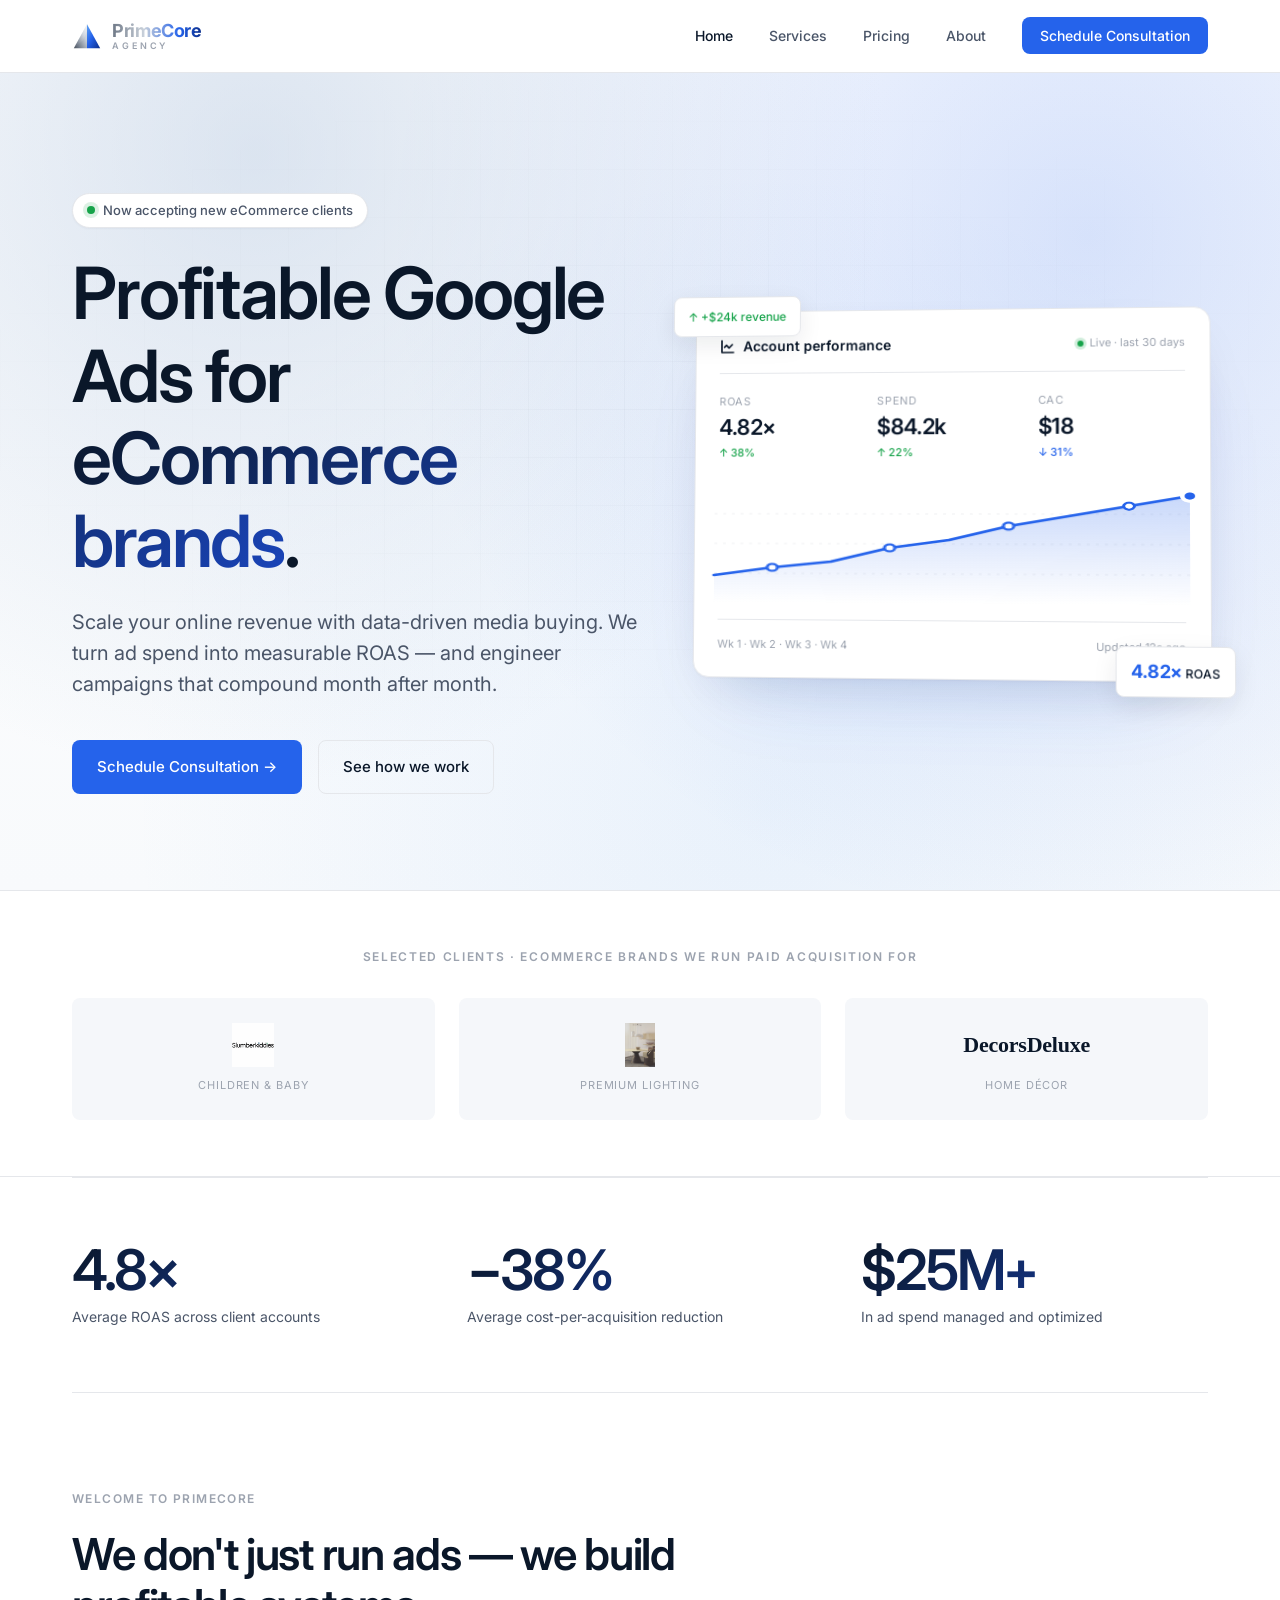
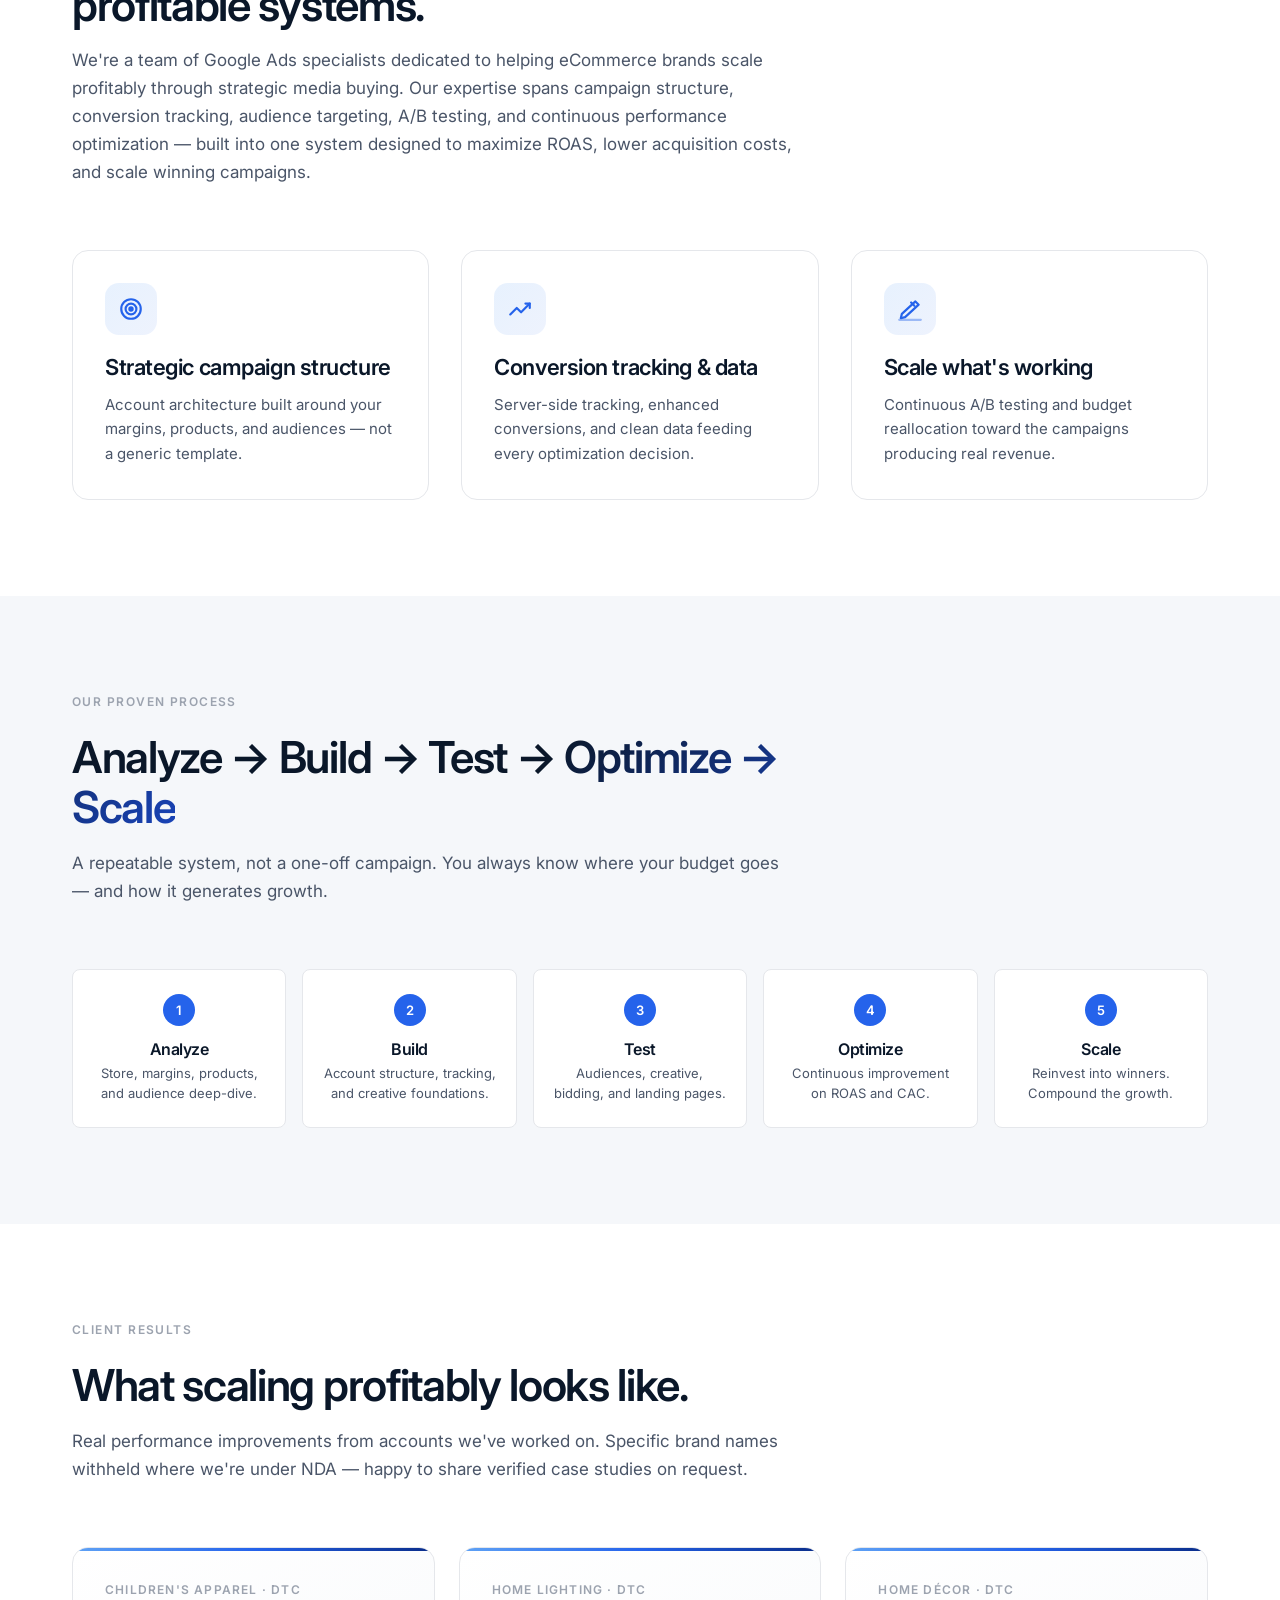
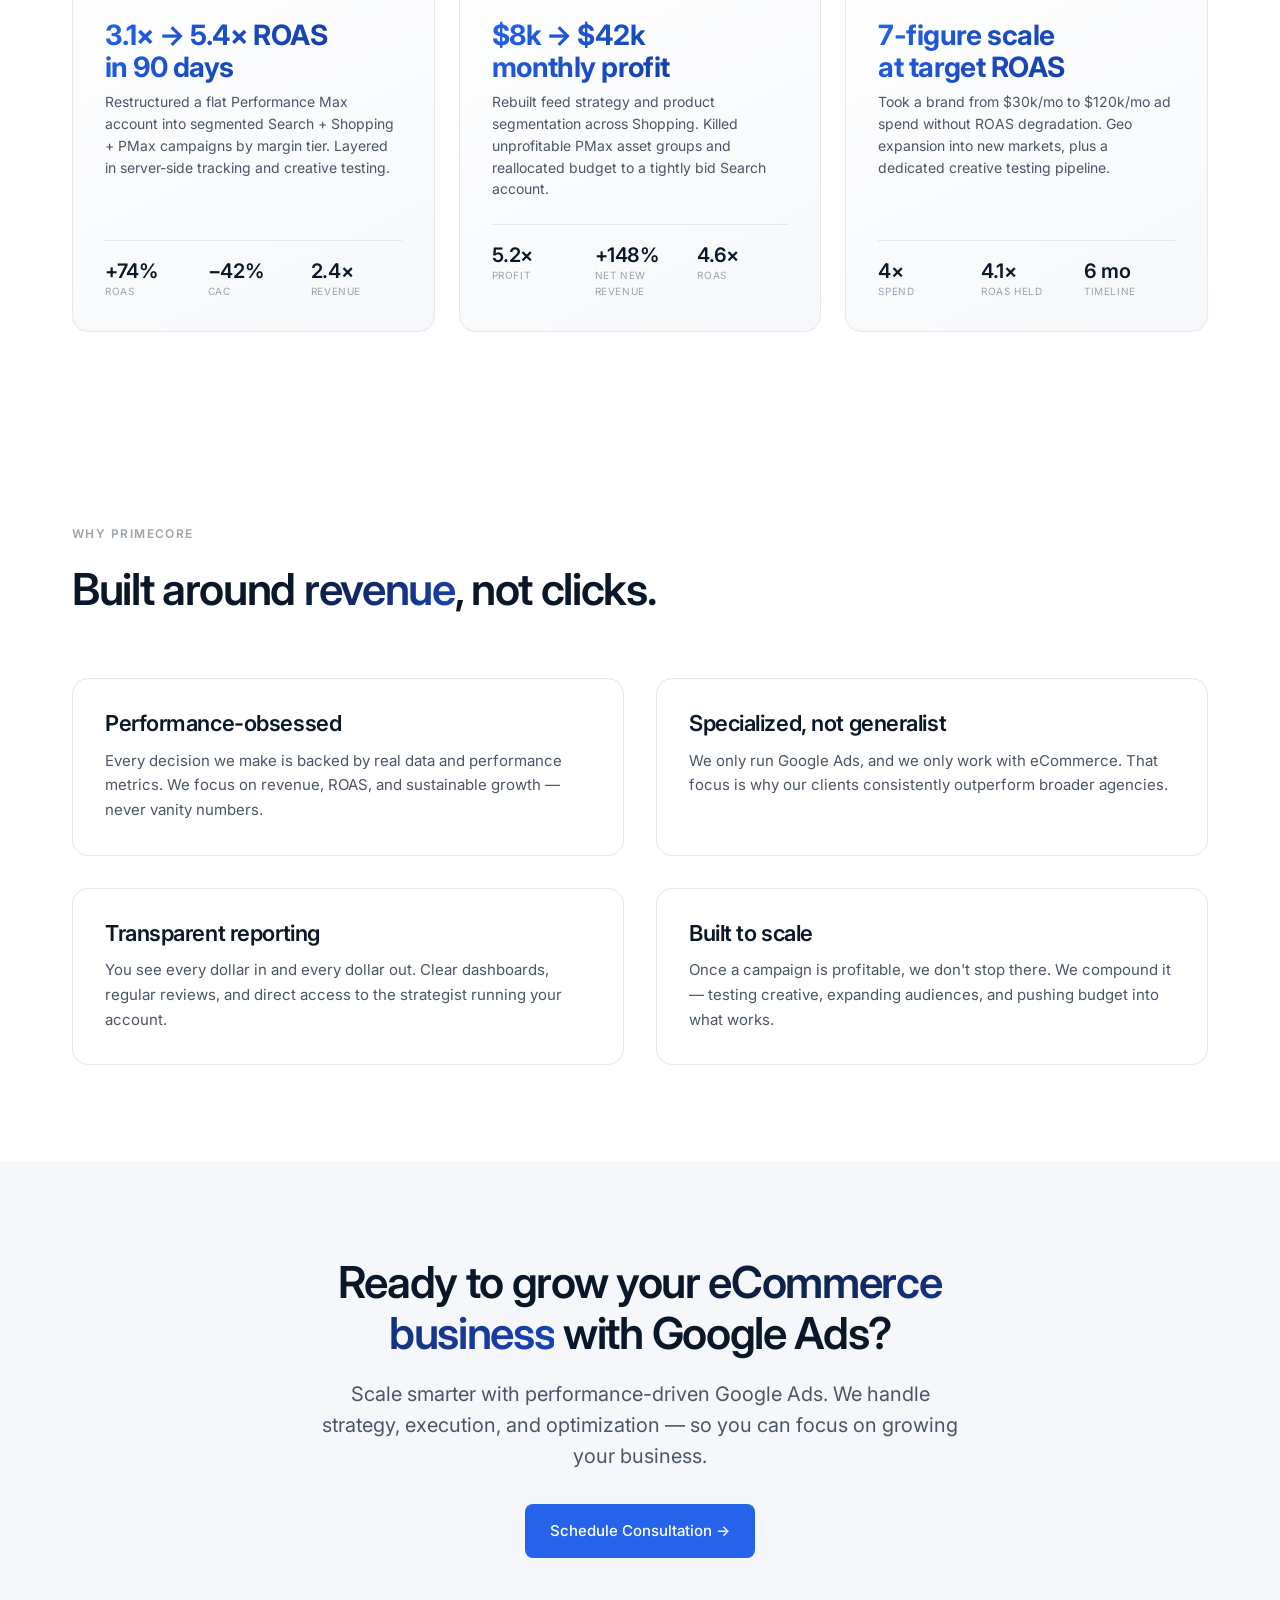
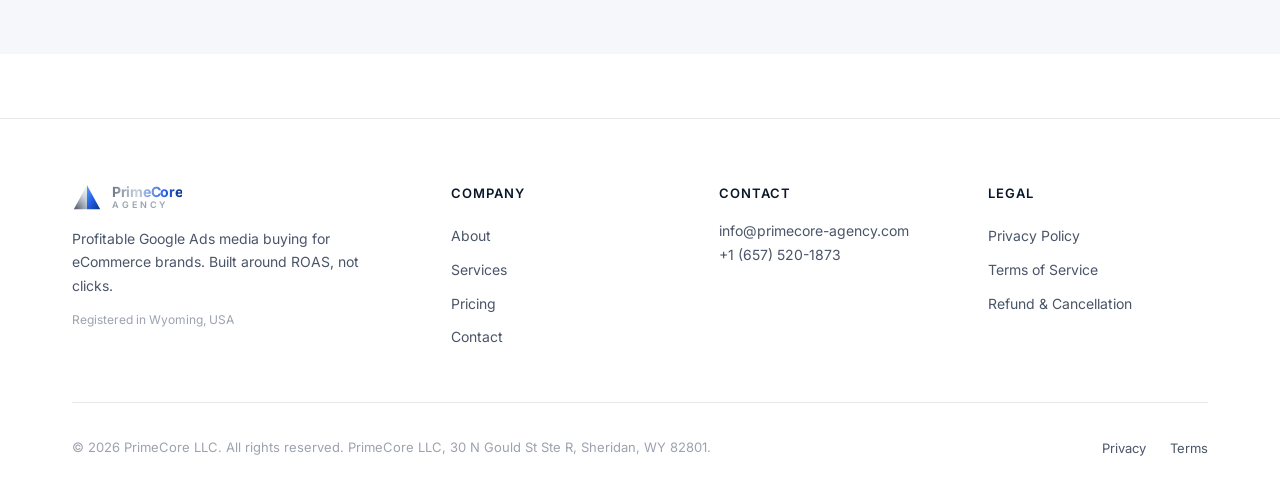
==== commit 010f8046: "Add founder photo, real client logos in strip, remove placeholder testimonials section" ====
--- a/index.html
+++ b/index.html
@@ -119,15 +119,15 @@
         <div class="clients-label">Selected clients · eCommerce brands we run paid acquisition for</div>
         <div class="clients-row reveal-stagger">
           <a href="https://slumberkiddies.com/" target="_blank" rel="noopener" class="client-logo">
-            <div class="name">Slumber Kiddies</div>
-            <div class="tag">Children's sleepwear</div>
+            <img class="logo-img" src="logo-slumberkiddies.png" alt="Slumberkiddies">
+            <div class="tag">Children &amp; baby</div>
           </a>
           <a href="https://www.lichtzoone.com/" target="_blank" rel="noopener" class="client-logo">
-            <div class="name">Lichtzoone</div>
+            <img class="logo-img" src="logo-lichtzoone.png" alt="Lichtzoone">
             <div class="tag">Premium lighting</div>
           </a>
           <a href="https://www.decorsdeluxe.com/" target="_blank" rel="noopener" class="client-logo">
-            <div class="name">Decors Deluxe</div>
+            <span class="wordmark-name">DecorsDeluxe</span>
             <div class="tag">Home décor</div>
           </a>
         </div>
@@ -270,50 +270,6 @@
       </div>
     </section>
 
-    <!-- Testimonials -->
-    <section class="section-alt">
-      <div class="container">
-        <div class="section-head reveal">
-          <p class="eyebrow">What clients say</p>
-          <h2>Quotes from the brands we work with.</h2>
-        </div>
-
-        <div class="testimonials reveal-stagger">
-          <div class="testimonial">
-            <p class="testimonial-quote placeholder">[QUOTE PLACEHOLDER — request a 2–3 sentence quote from your contact at Slumber Kiddies. Sample structure: "Working with PrimeCore took our Google Ads from break-even to consistently 4× ROAS. Their structure-first approach is the real deal." — Replace with the real quote.]</p>
-            <div class="testimonial-author">
-              <div class="testimonial-avatar">SK</div>
-              <div>
-                <div class="name">Slumber Kiddies</div>
-                <div class="role"><a href="https://slumberkiddies.com/" target="_blank" rel="noopener">slumberkiddies.com</a> · Children's sleepwear</div>
-              </div>
-            </div>
-          </div>
-
-          <div class="testimonial">
-            <p class="testimonial-quote placeholder">[QUOTE PLACEHOLDER — request a 2–3 sentence quote from your contact at Lichtzoone. Sample: "PrimeCore rebuilt our entire Google Ads account from scratch and within 60 days we saw a measurable lift in ROAS. Easily the best agency we've worked with." — Replace with the real quote.]</p>
-            <div class="testimonial-author">
-              <div class="testimonial-avatar">LZ</div>
-              <div>
-                <div class="name">Lichtzoone</div>
-                <div class="role"><a href="https://www.lichtzoone.com/" target="_blank" rel="noopener">lichtzoone.com</a> · Premium lighting</div>
-              </div>
-            </div>
-          </div>
-
-          <div class="testimonial">
-            <p class="testimonial-quote placeholder">[QUOTE PLACEHOLDER — request a 2–3 sentence quote from your contact at Decors Deluxe. Sample: "We needed someone who actually understood eCommerce paid media — not just clicks. Bien and the PrimeCore team delivered." — Replace with the real quote.]</p>
-            <div class="testimonial-author">
-              <div class="testimonial-avatar">DD</div>
-              <div>
-                <div class="name">Decors Deluxe</div>
-                <div class="role"><a href="https://www.decorsdeluxe.com/" target="_blank" rel="noopener">decorsdeluxe.com</a> · Home décor</div>
-              </div>
-            </div>
-          </div>
-        </div>
-      </div>
-    </section>
 
     <!-- Why us -->
     <section>
--- a/styles.css
+++ b/styles.css
@@ -857,6 +857,16 @@
   color: white;
   letter-spacing: -0.02em;
   text-shadow: 0 1px 2px rgba(0, 0, 0, 0.15);
+  overflow: hidden;
+  flex-shrink: 0;
+}
+
+.founder-avatar img {
+  width: 100%;
+  height: 100%;
+  object-fit: cover;
+  object-position: center 22%;
+  display: block;
 }
 
 .founder-info h3 {
@@ -1236,6 +1246,35 @@
   letter-spacing: 0.08em;
 }
 
+.client-logo .logo-img {
+  max-height: 44px;
+  max-width: 160px;
+  width: auto;
+  height: auto;
+  object-fit: contain;
+  margin-bottom: 10px;
+  filter: grayscale(20%);
+  opacity: 0.92;
+  transition: filter 0.25s ease, opacity 0.25s ease;
+}
+
+.client-logo:hover .logo-img {
+  filter: grayscale(0%);
+  opacity: 1;
+}
+
+.client-logo .wordmark-name {
+  font-family: Georgia, "Times New Roman", serif;
+  font-size: 22px;
+  font-weight: 700;
+  letter-spacing: -0.01em;
+  color: var(--color-ink);
+  margin-bottom: 10px;
+  display: block;
+  height: 44px;
+  line-height: 44px;
+}
+
 @media (max-width: 720px) {
   .clients-row { grid-template-columns: 1fr; }
 }
@@ -1287,12 +1326,26 @@
 
 .testimonial-quote.placeholder {
   color: var(--color-ink-muted);
+  font-style: italic;
+  font-size: 14px;
+  position: relative;
+  padding-left: 0;
+}
+
+.testimonial-quote.placeholder::after {
+  content: "Quote pending";
+  display: inline-block;
+  margin-left: 8px;
+  font-size: 10px;
   font-style: normal;
-  padding: 16px;
-  border: 1px dashed var(--color-border);
-  border-radius: var(--radius-sm);
-  background: var(--color-surface);
-  font-size: 13px;
+  font-weight: 600;
+  text-transform: uppercase;
+  letter-spacing: 0.08em;
+  padding: 2px 8px;
+  background: rgba(37, 99, 235, 0.08);
+  color: var(--color-accent);
+  border-radius: 999px;
+  vertical-align: middle;
 }
 
 .testimonial-author {
@@ -1304,18 +1357,36 @@
 }
 
 .testimonial-avatar {
-  width: 44px;
-  height: 44px;
-  border-radius: 50%;
-  background: linear-gradient(135deg, #e8ecf1, #b8c1cc 40%, #2563eb);
+  width: 48px;
+  height: 48px;
+  border-radius: 12px;
+  background: white;
+  border: 1px solid var(--color-border);
   display: flex;
   align-items: center;
   justify-content: center;
-  color: white;
-  font-family: var(--font-display);
-  font-weight: 600;
-  font-size: 15px;
+  color: var(--color-ink);
+  font-family: Georgia, "Times New Roman", serif;
+  font-weight: 700;
+  font-size: 13px;
   flex-shrink: 0;
+  overflow: hidden;
+  padding: 6px;
+}
+
+.testimonial-avatar img {
+  max-width: 100%;
+  max-height: 100%;
+  object-fit: contain;
+  display: block;
+}
+
+.testimonial-avatar.wordmark {
+  font-size: 11px;
+  letter-spacing: 0.02em;
+  padding: 4px;
+  line-height: 1.05;
+  text-align: center;
 }
 
 .testimonial-author .name {
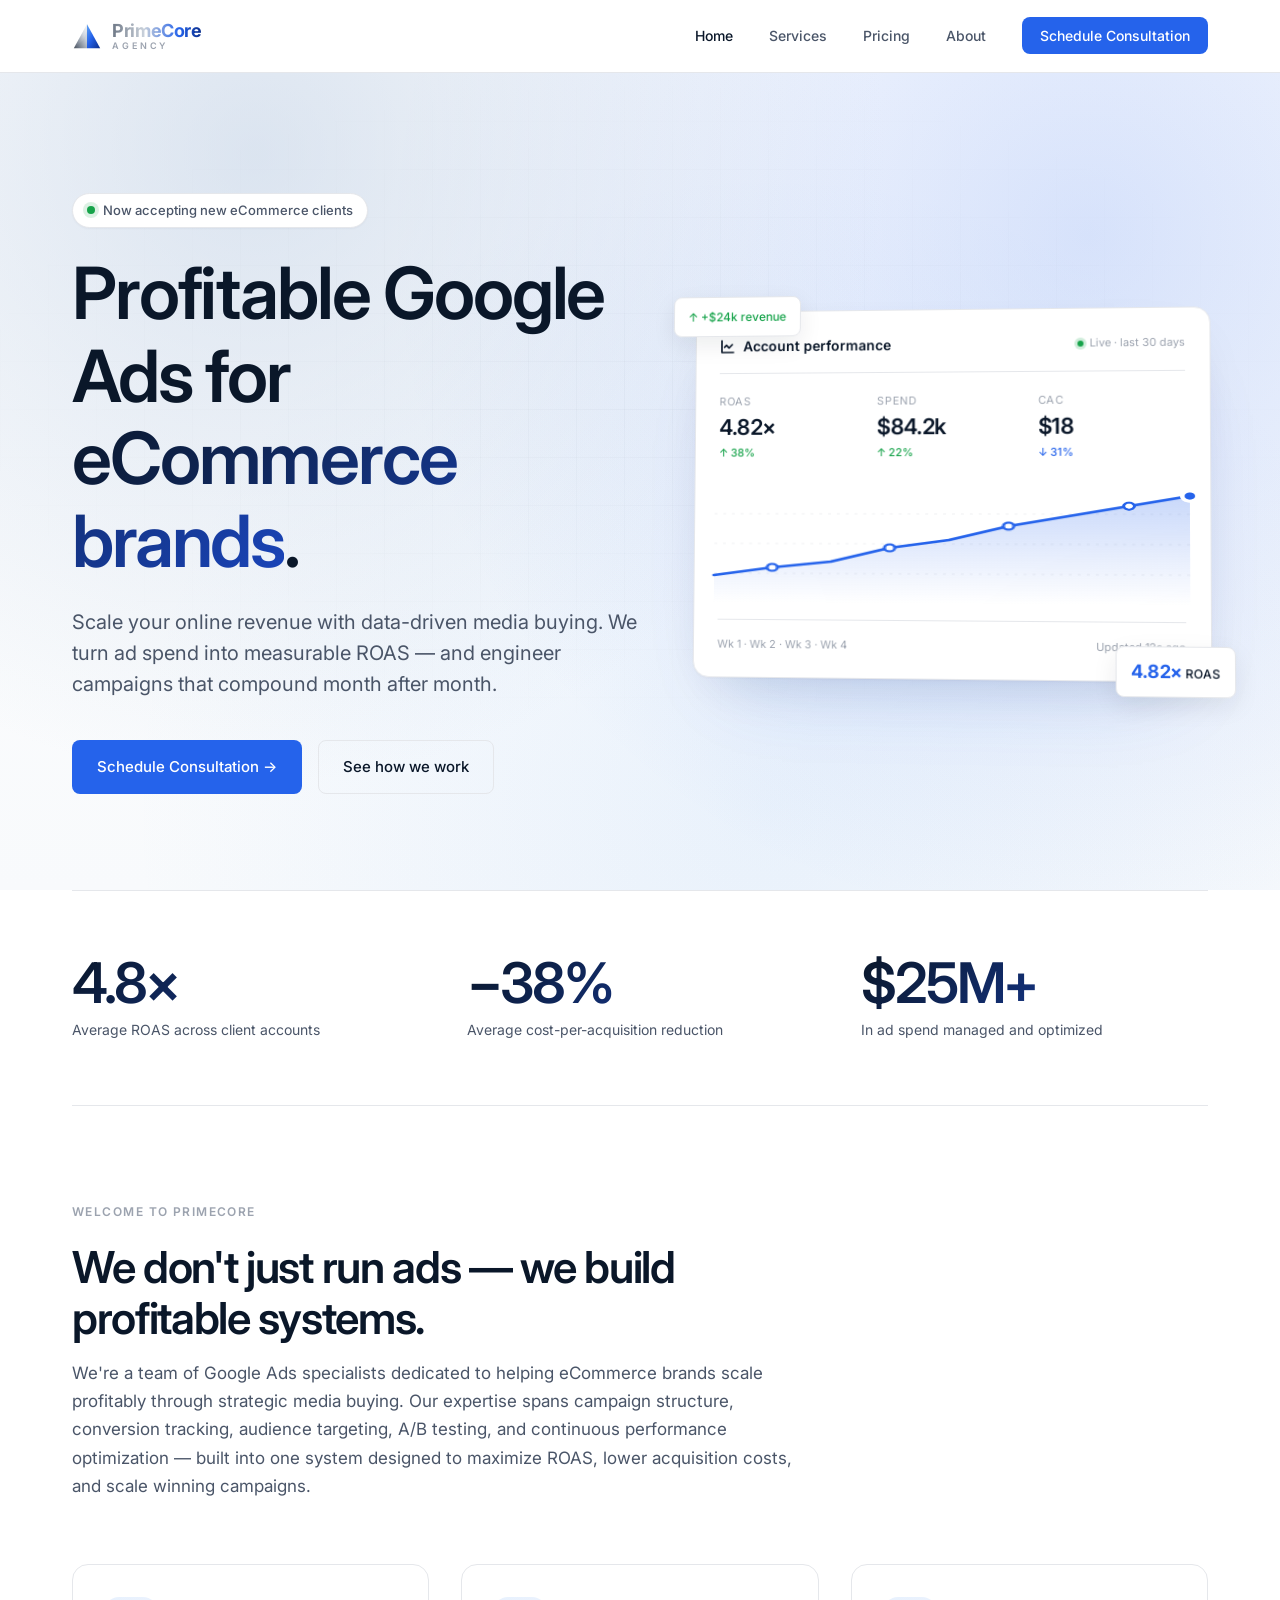
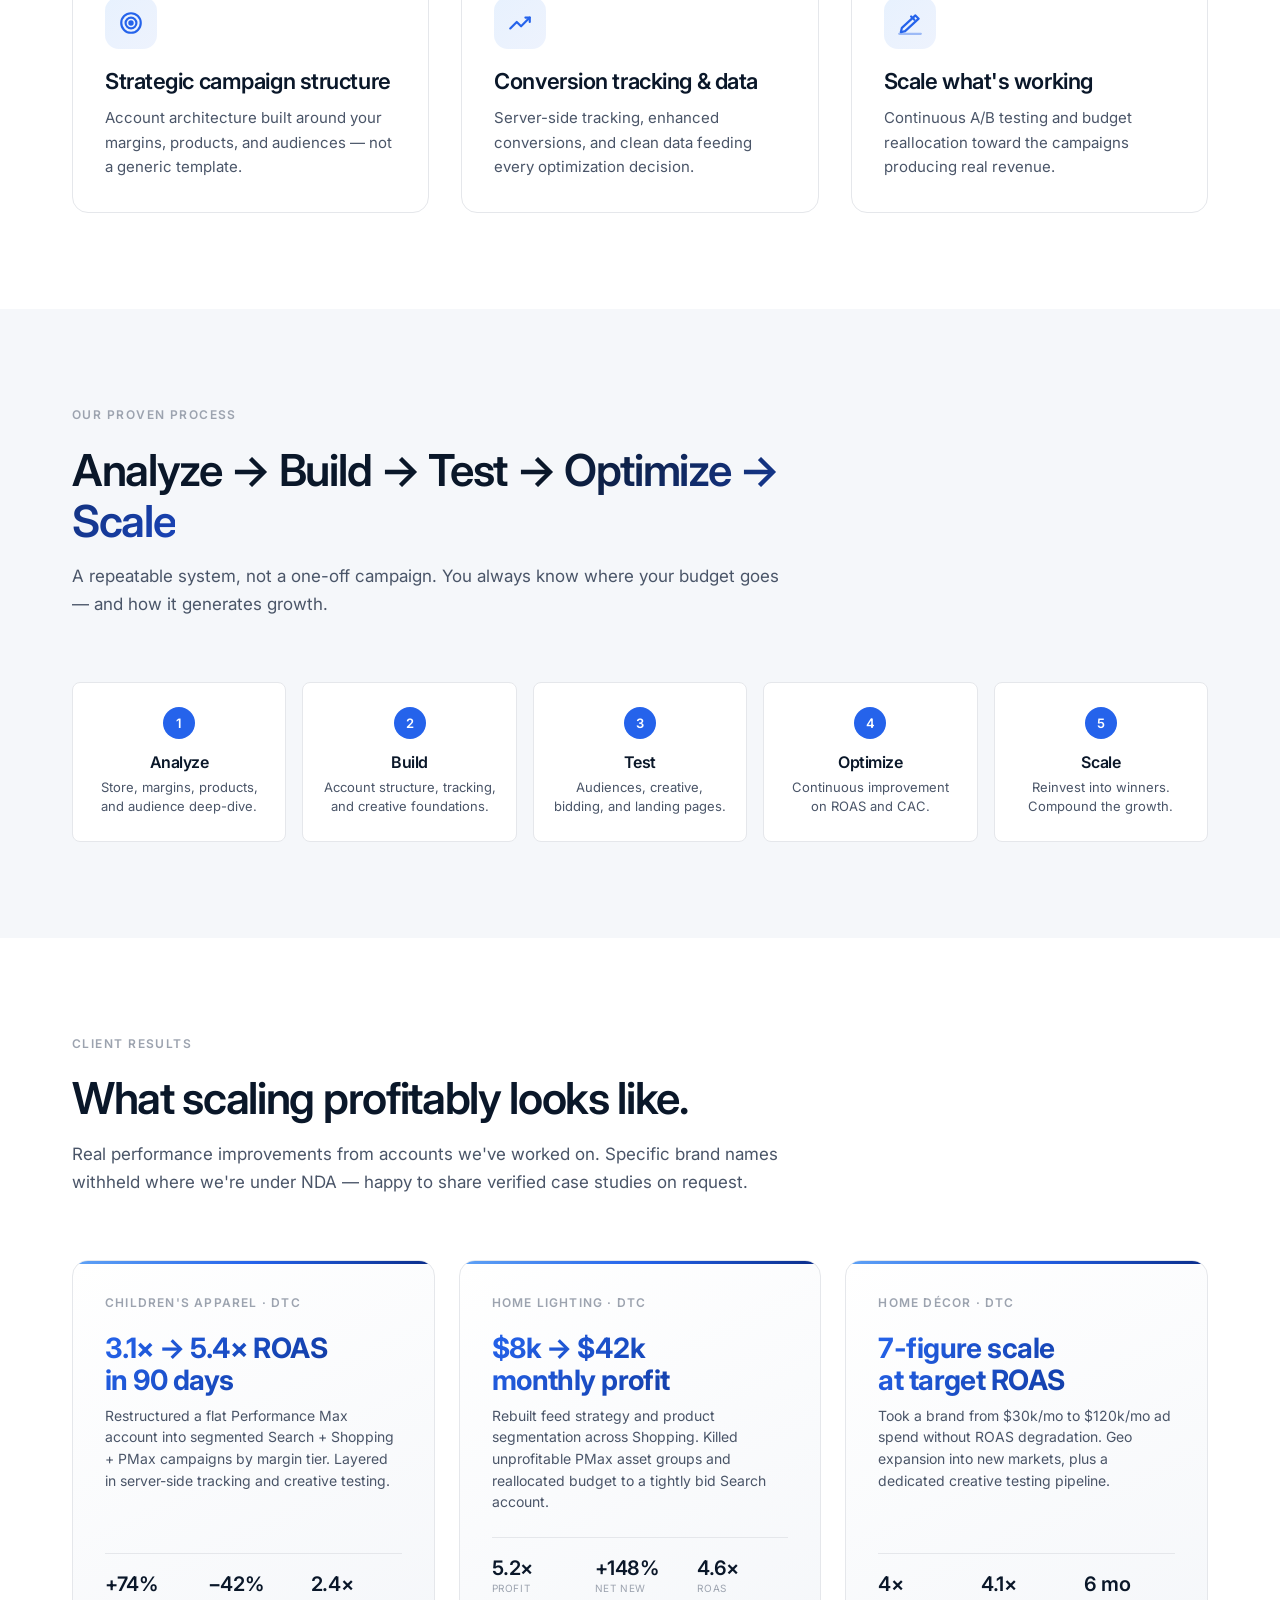
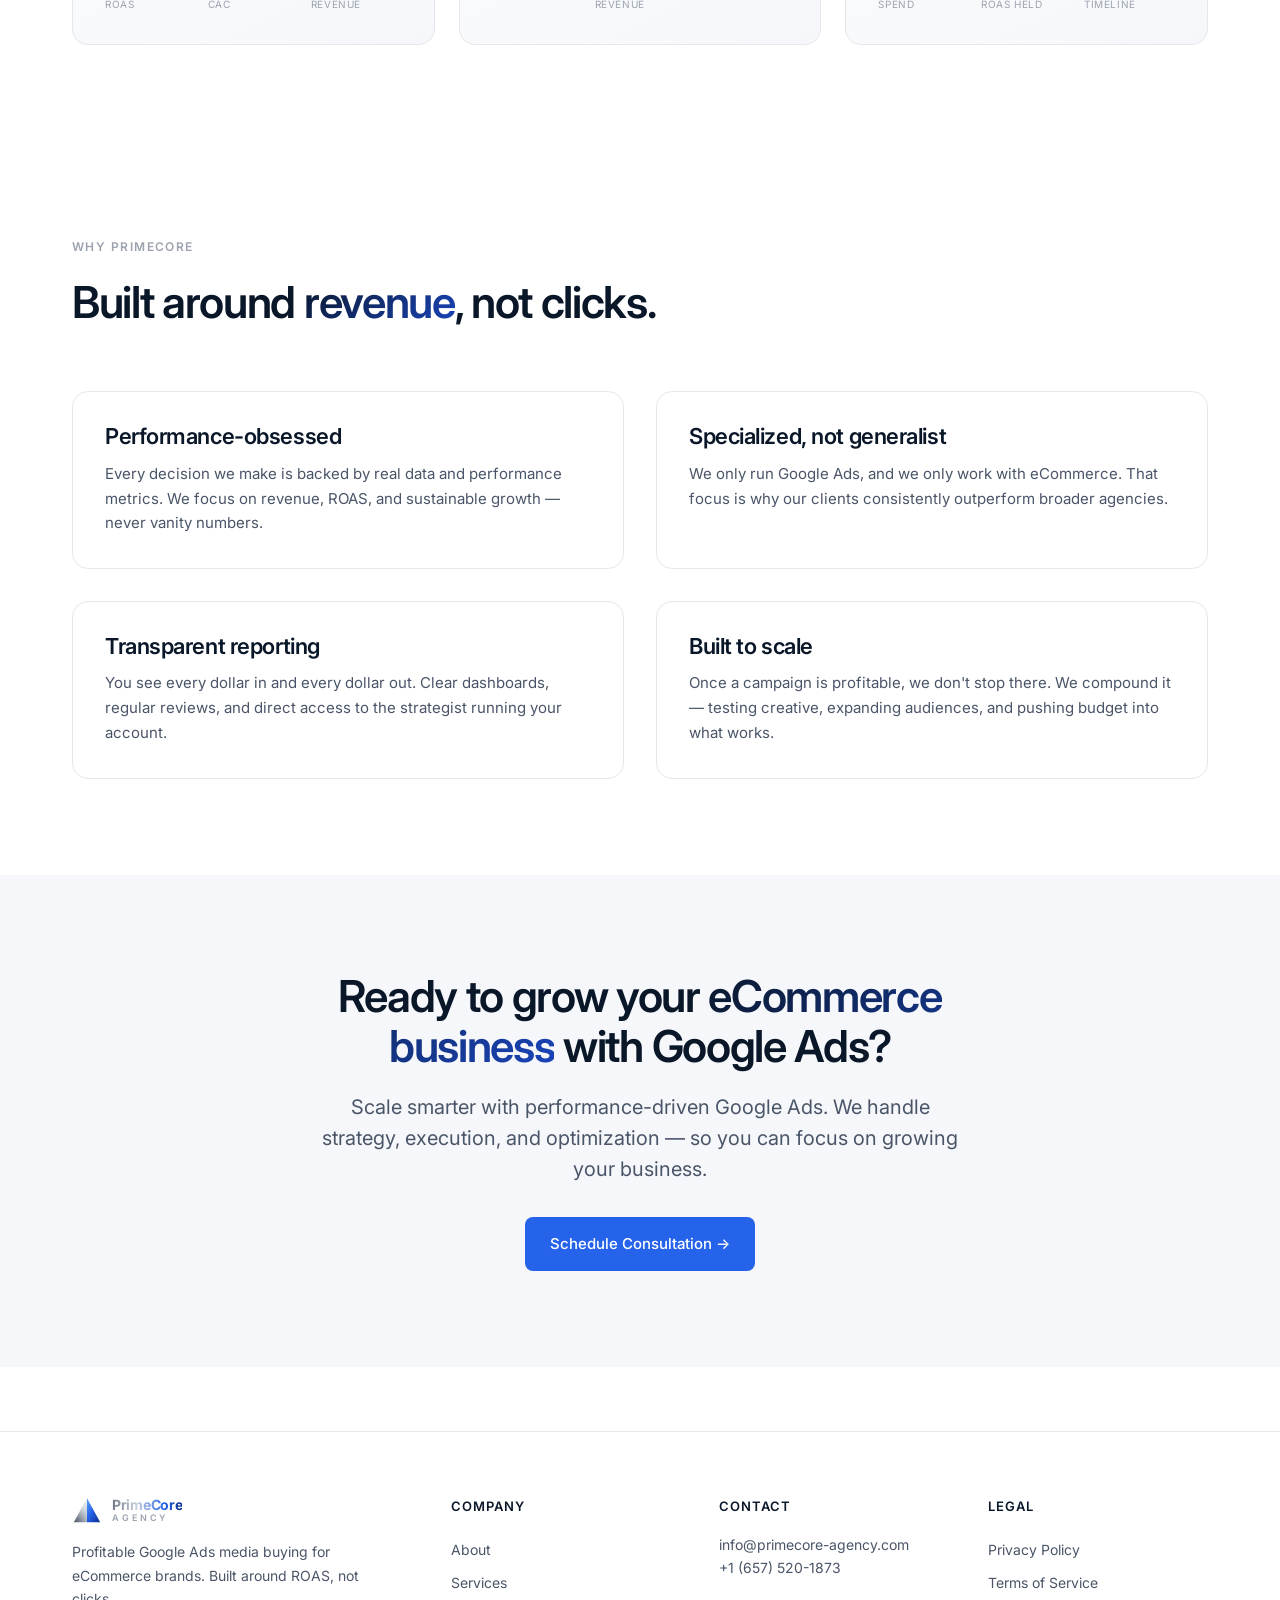
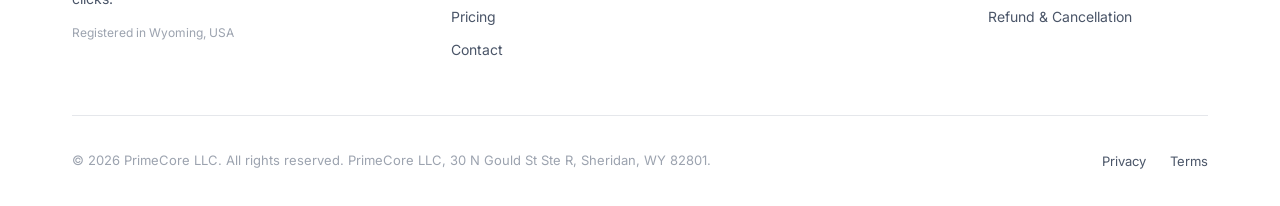
==== commit 4b5b57e9: "Remove Selected Clients band; center founder card with face-focused photo crop" ====
--- a/index.html
+++ b/index.html
@@ -113,26 +113,6 @@
       </div>
     </section>
 
-    <!-- Clients band -->
-    <section class="clients-section reveal">
-      <div class="container">
-        <div class="clients-label">Selected clients · eCommerce brands we run paid acquisition for</div>
-        <div class="clients-row reveal-stagger">
-          <a href="https://slumberkiddies.com/" target="_blank" rel="noopener" class="client-logo">
-            <img class="logo-img" src="logo-slumberkiddies.png" alt="Slumberkiddies">
-            <div class="tag">Children &amp; baby</div>
-          </a>
-          <a href="https://www.lichtzoone.com/" target="_blank" rel="noopener" class="client-logo">
-            <img class="logo-img" src="logo-lichtzoone.png" alt="Lichtzoone">
-            <div class="tag">Premium lighting</div>
-          </a>
-          <a href="https://www.decorsdeluxe.com/" target="_blank" rel="noopener" class="client-logo">
-            <span class="wordmark-name">DecorsDeluxe</span>
-            <div class="tag">Home décor</div>
-          </a>
-        </div>
-      </div>
-    </section>
 
     <!-- Stats -->
     <div class="container">
--- a/styles.css
+++ b/styles.css
@@ -832,20 +832,22 @@
 
 /* Founder / team card */
 .founder-card {
-  display: grid;
-  grid-template-columns: 140px 1fr;
-  gap: 32px;
-  align-items: start;
-  padding: 32px;
+  display: flex;
+  flex-direction: column;
+  align-items: center;
+  text-align: center;
+  gap: 24px;
+  padding: 48px 40px;
   background: white;
   border: 1px solid var(--color-border);
   border-radius: var(--radius-lg);
-  max-width: 720px;
+  max-width: 640px;
+  margin: 0 auto;
 }
 
 .founder-avatar {
-  width: 140px;
-  height: 140px;
+  width: 160px;
+  height: 160px;
   border-radius: 50%;
   background: linear-gradient(135deg, #e8ecf1, #b8c1cc 50%, #2563eb);
   display: flex;
@@ -859,13 +861,14 @@
   text-shadow: 0 1px 2px rgba(0, 0, 0, 0.15);
   overflow: hidden;
   flex-shrink: 0;
+  box-shadow: 0 12px 32px -8px rgba(10, 23, 41, 0.18), 0 0 0 4px white, 0 0 0 5px var(--color-border);
 }
 
 .founder-avatar img {
   width: 100%;
   height: 100%;
   object-fit: cover;
-  object-position: center 22%;
+  object-position: center 38%;
   display: block;
 }
 
@@ -874,27 +877,22 @@
 }
 
 .founder-role {
-  font-size: 14px;
+  font-size: 13px;
   color: var(--color-accent);
-  font-weight: 500;
-  margin-bottom: 14px;
+  font-weight: 600;
+  margin-bottom: 18px;
   text-transform: uppercase;
-  letter-spacing: 0.08em;
+  letter-spacing: 0.1em;
 }
 
 .founder-info p {
   font-size: 15px;
   margin-bottom: 12px;
-}
-
-@media (max-width: 640px) {
-  .founder-card {
-    grid-template-columns: 1fr;
-    text-align: center;
-  }
-  .founder-avatar {
-    margin: 0 auto;
-  }
+  line-height: 1.65;
+}
+
+.founder-info p:last-child {
+  margin-bottom: 0;
 }
 
 /* Legal pages — long-form prose */
